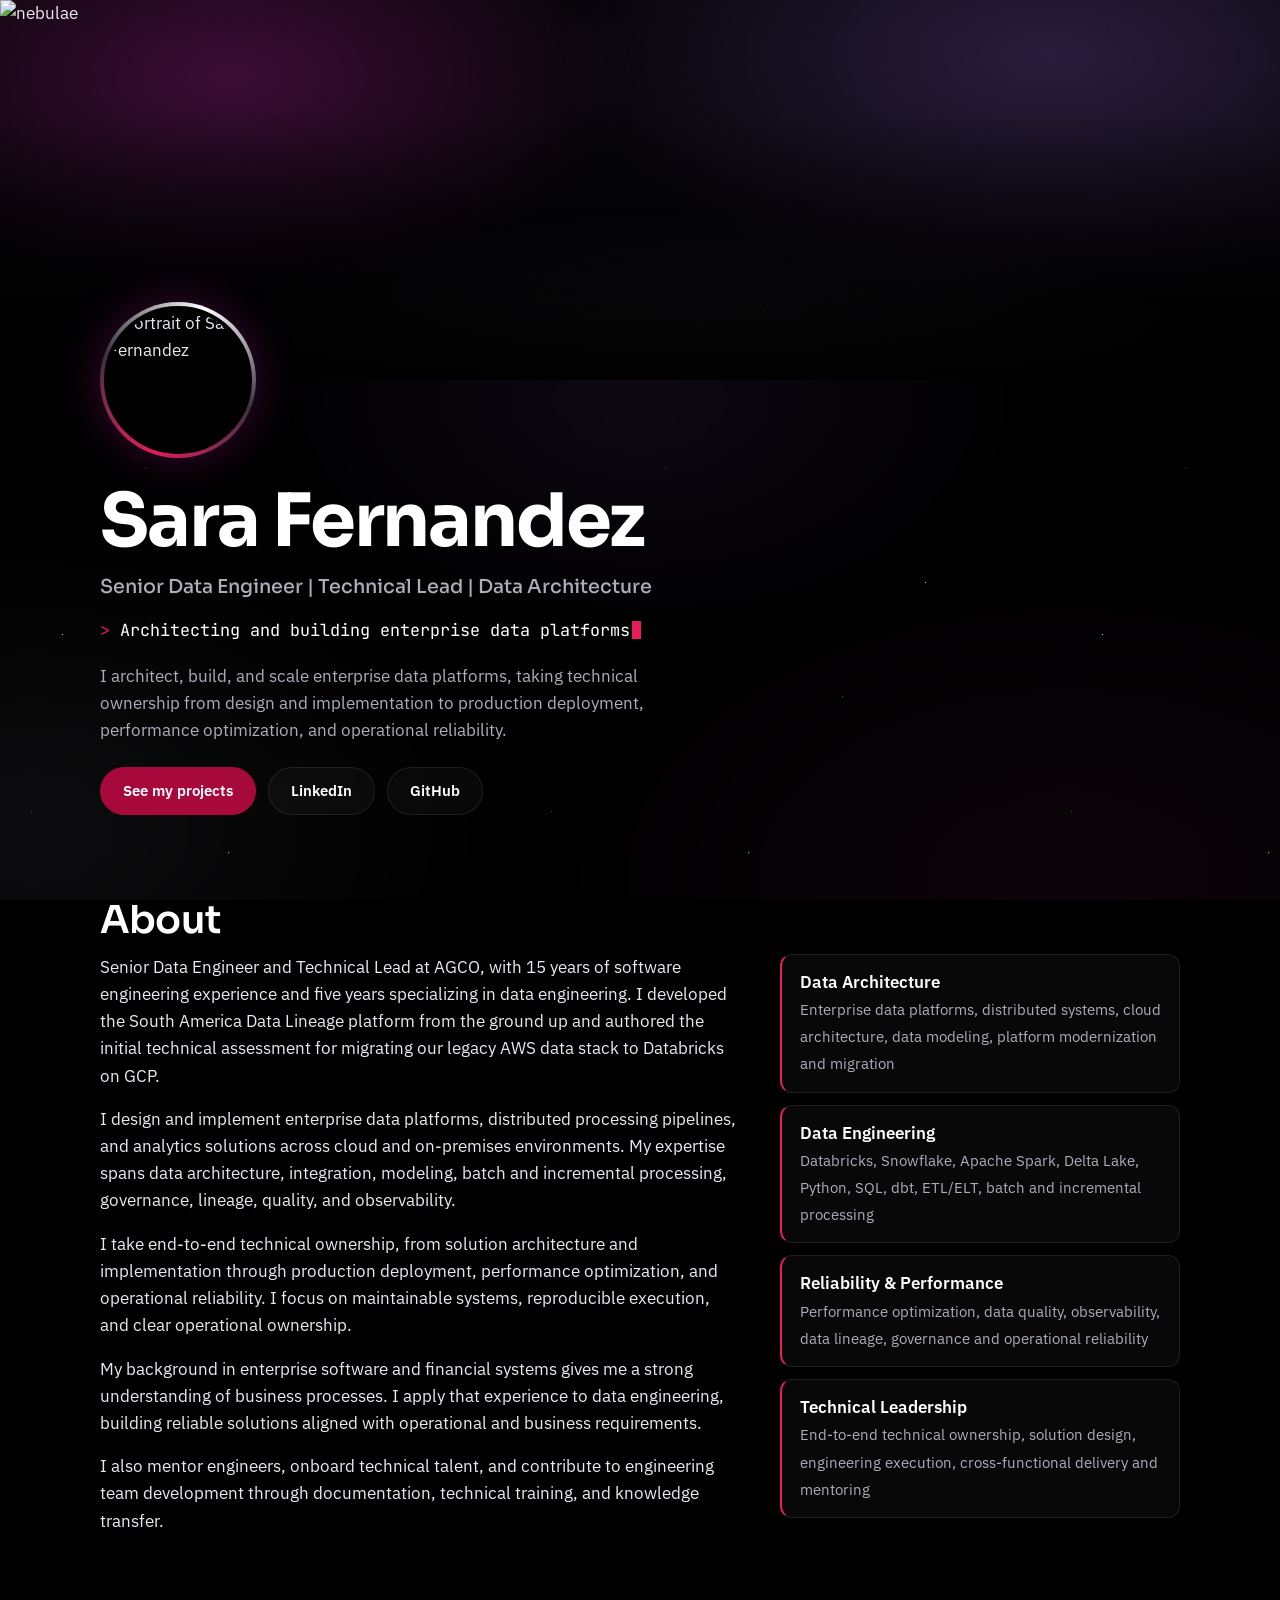
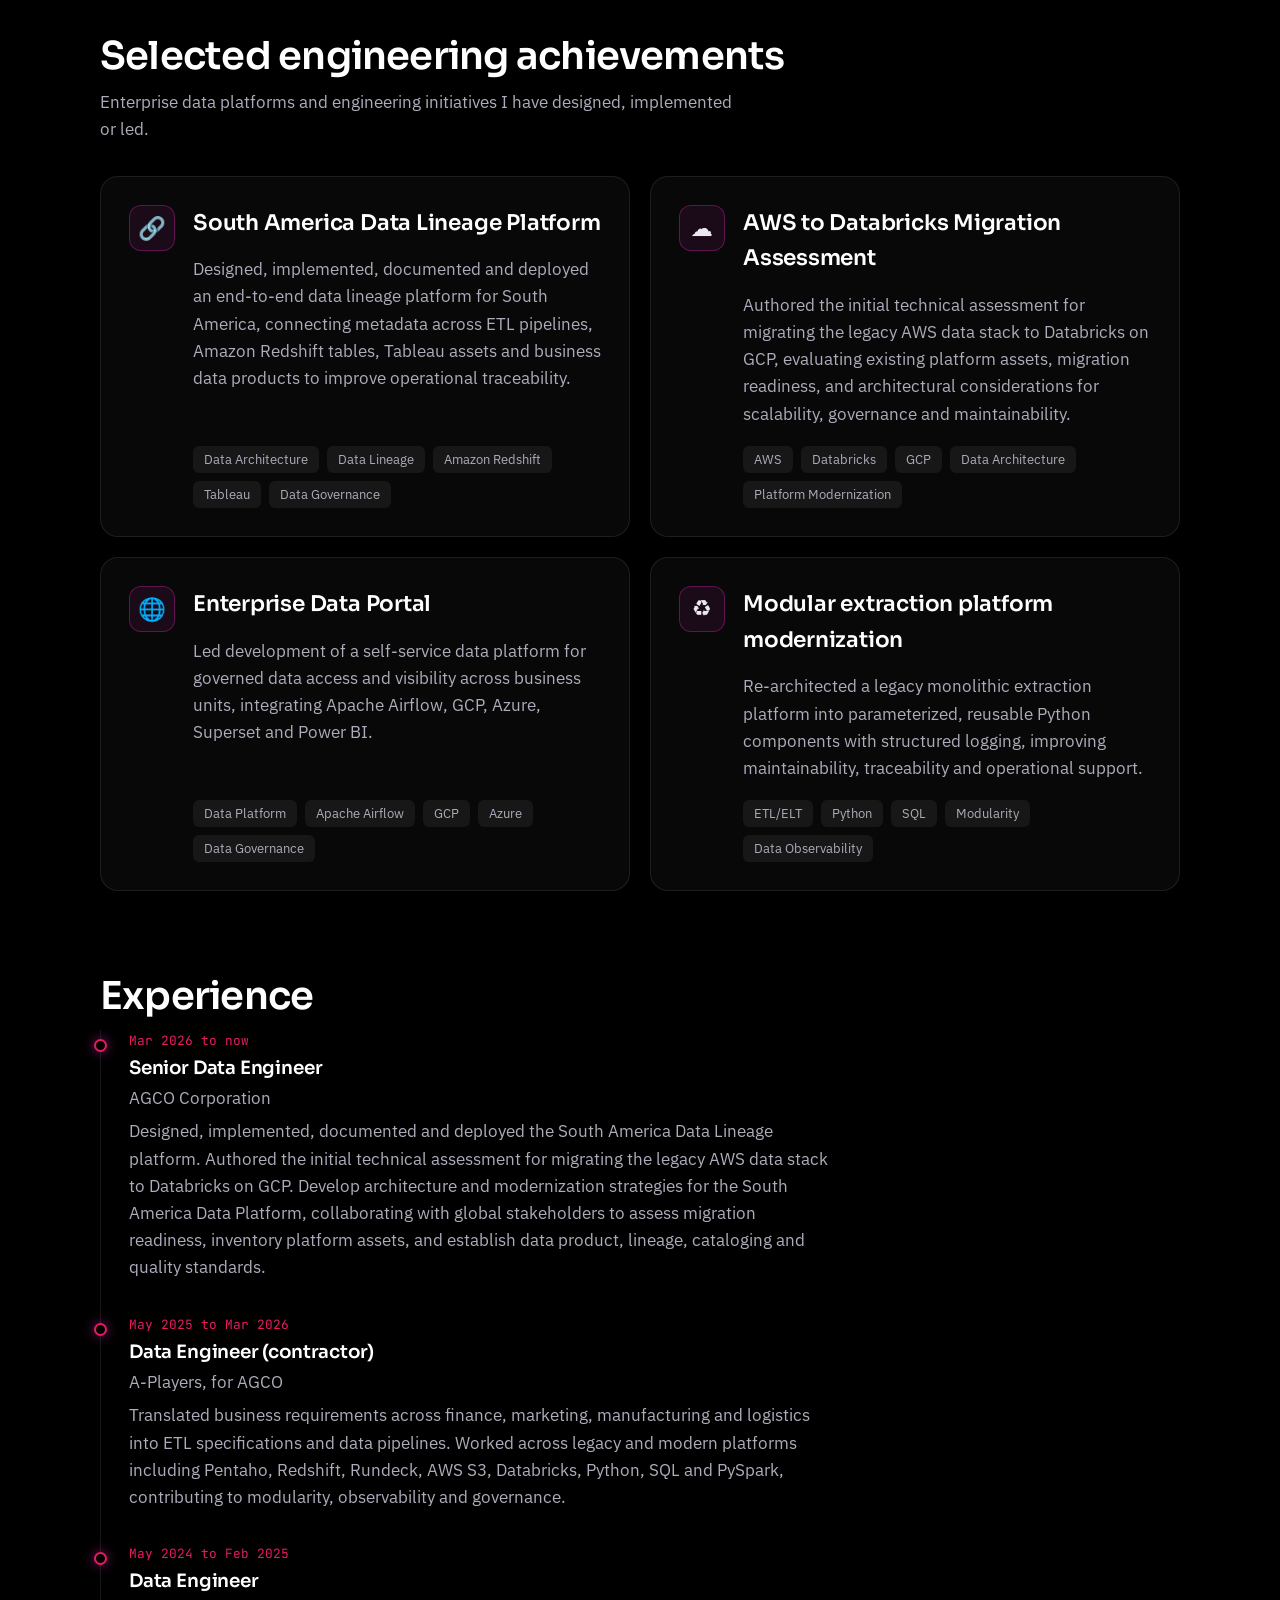
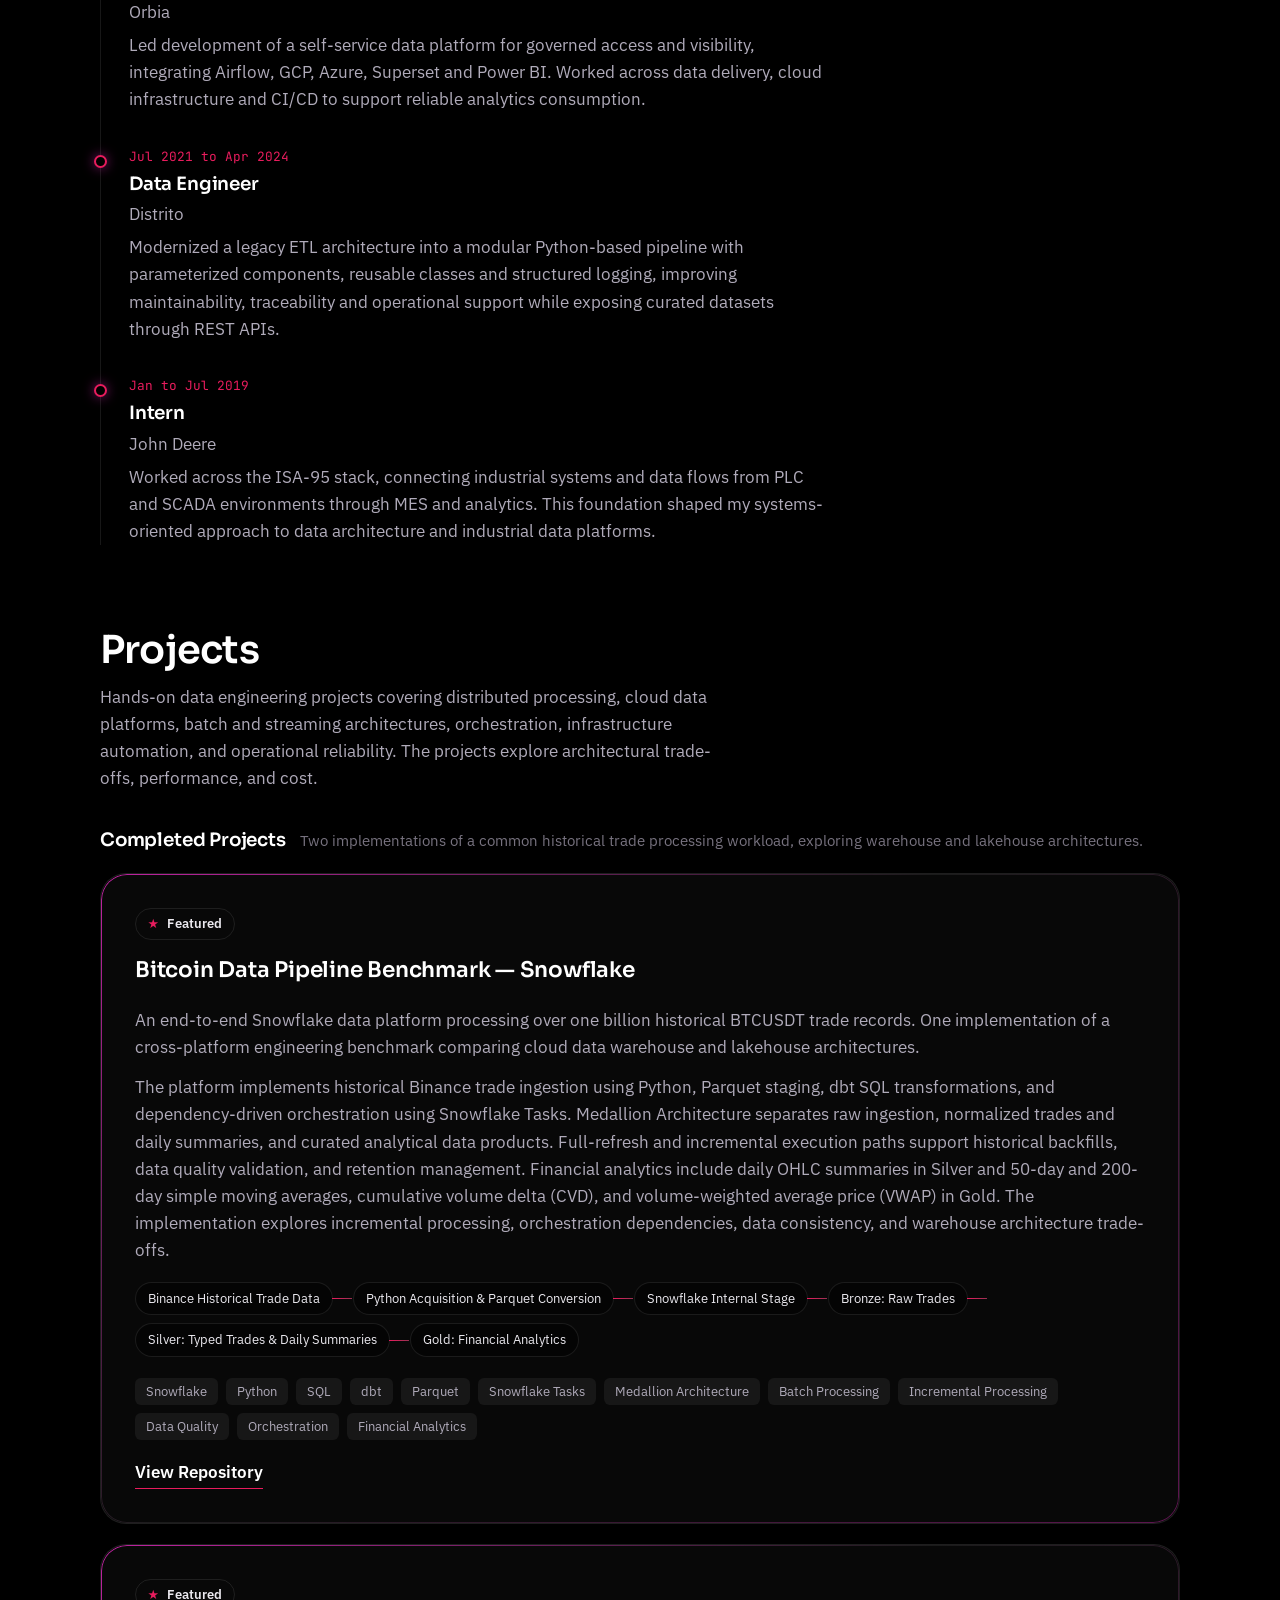
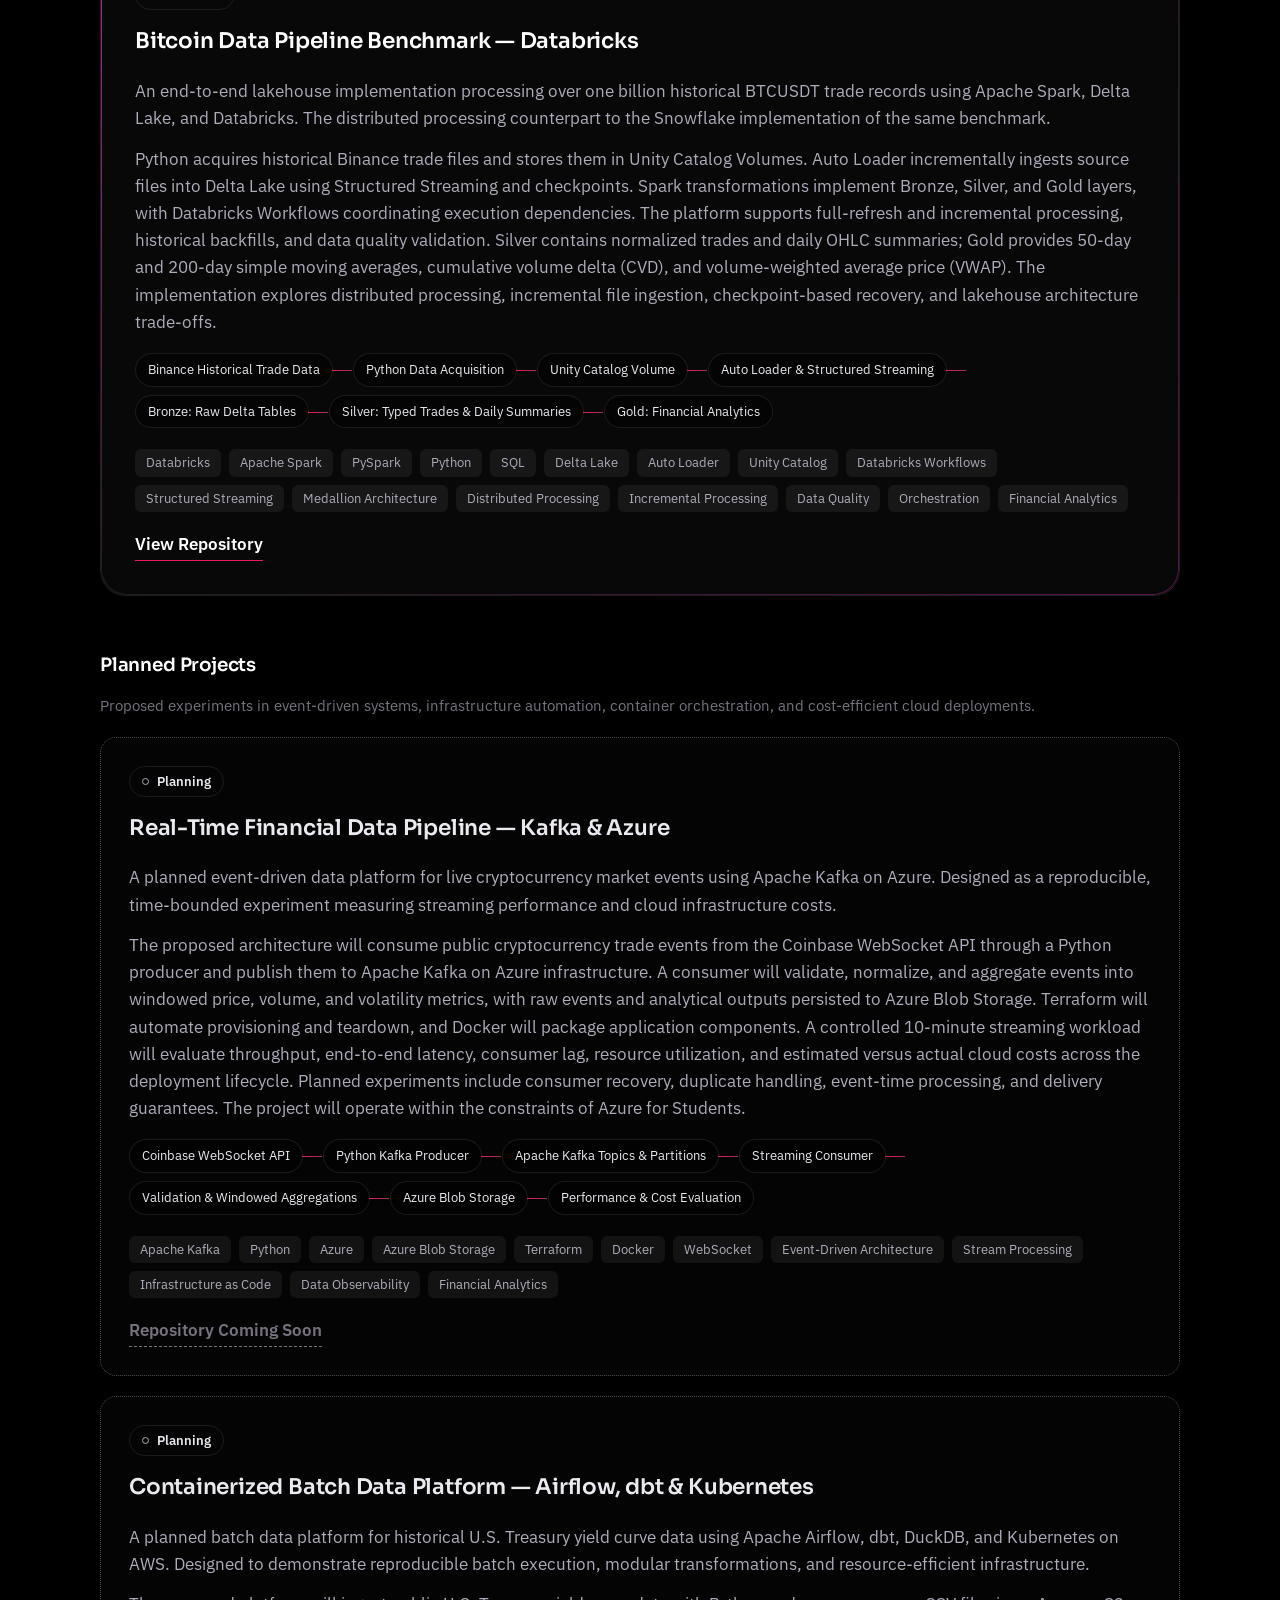
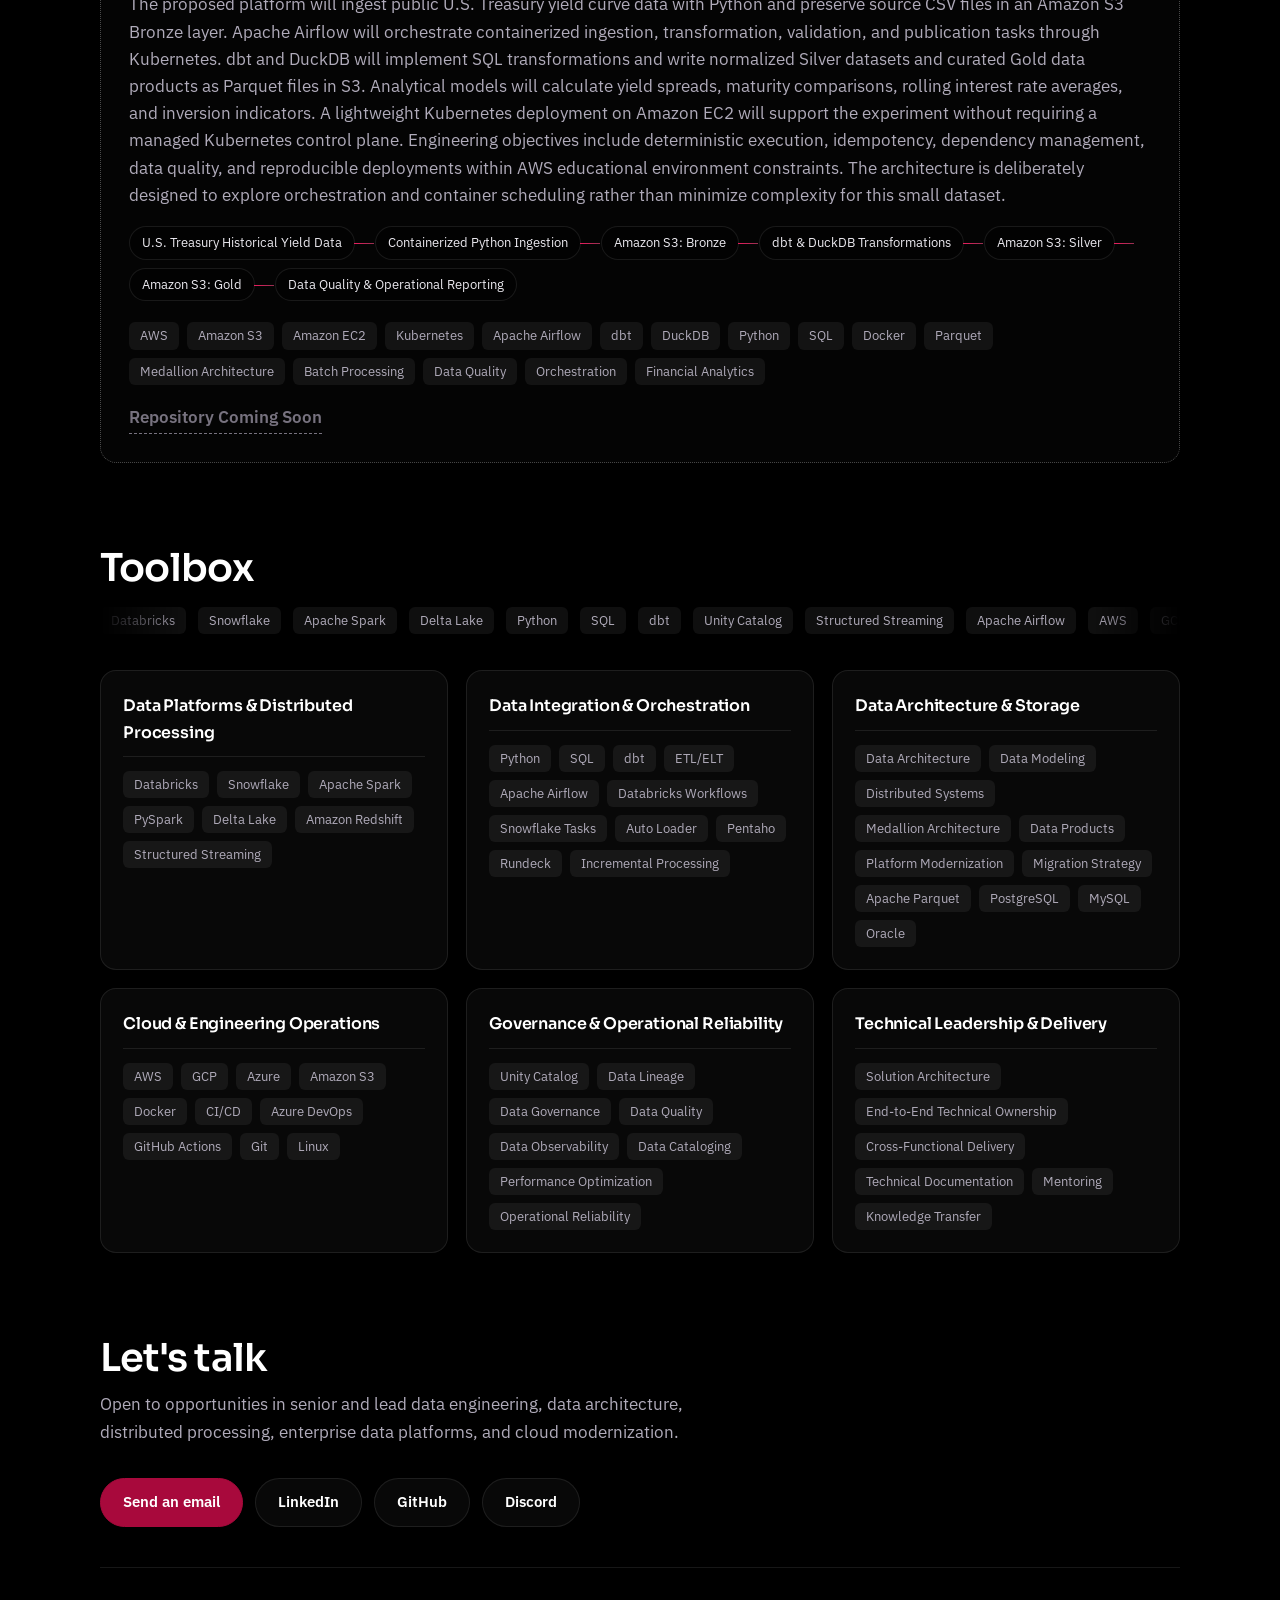
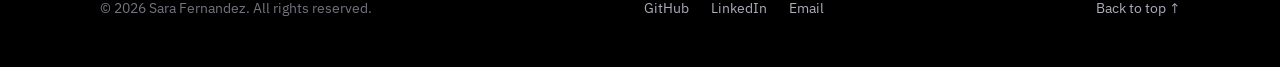
==== generator/output/index.html @ a60d741f "Add HTML template and testing for project generator - Created a new HTML template for the project ge" ====
<!DOCTYPE html>
<html lang="en">
<head>
<meta charset="utf-8">
<meta name="viewport" content="width=device-width, initial-scale=1">
<title>Sara Fernandez | Senior Data Engineer | Technical Lead | Data Architecture</title>
<link rel="icon" type="image/svg+xml" href="data:image/svg+xml,%3Csvg xmlns='http://www.w3.org/2000/svg' viewBox='0 0 64 64'%3E%3Crect width='64' height='64' rx='14' fill='%23050407'/%3E%3Ctext x='32' y='42' text-anchor='middle' font-family='Arial,sans-serif' font-size='28' font-weight='700' fill='%23ffffff'%3ESF%3C/text%3E%3C/svg%3E">
<meta name="description" content="Senior Data Engineer building data platforms, lineage and agentic AI systems.">
<link rel="preconnect" href="https://fonts.googleapis.com">
<link rel="preconnect" href="https://fonts.gstatic.com" crossorigin>
<link href="https://fonts.googleapis.com/css2?family=IBM+Plex+Sans:wght@400;500;600&family=JetBrains+Mono:wght@500&family=Sora:wght@500;600;700&display=swap" rel="stylesheet">
<style>
  /* ============================================================
     THEME TOKENS: change colors and fonts here
     ============================================================ */
  :root {
    --black: #000000;
    --white: #ffffff;
    --magenta: #e81c5d;
    --magenta-deep: #a8093c;
    --haze: #6e4ba0;            /* muted violet, used only inside the nebula */
    --grey-100: #ebe9ef;
    --grey-300: #b0abba;
    --grey-500: #77727f;
    --grey-700: #2a2730;
    --grey-900: #0d0c10;

    --text: var(--grey-100);
    --text-dim: var(--grey-300);
    --line: rgba(255, 255, 255, .09);
    --glass: rgba(255, 255, 255, .03);

    --font-display: "Sora", "Helvetica Neue", Arial, sans-serif;
    --font-body: "IBM Plex Sans", system-ui, -apple-system, "Segoe UI", sans-serif;
    --font-mono: "JetBrains Mono", ui-monospace, "SF Mono", Consolas, monospace;

    --content: 1080px;
    --avatar: 156px;
  }

  *, *::before, *::after { box-sizing: border-box; }
  html { scroll-behavior: smooth; }
  body {
    margin: 0; background: var(--black); color: var(--text);
    font-family: var(--font-body); font-size: 16.5px; line-height: 1.65;
    -webkit-font-smoothing: antialiased;
  }
  img { max-width: 100%; display: block; }
  a { color: inherit; }
  :focus-visible { outline: 2px solid var(--magenta); outline-offset: 3px; border-radius: 6px; }

  /* ---------- Nebula: dark, mostly black, with a faint haze ---------- */
  .nebula { position: fixed; inset: 0; z-index: -1; overflow: hidden; background: var(--black); }
  .nebula::before {
    content: ""; position: absolute; inset: -20%;
    background:
      radial-gradient(40% 34% at 12% 10%, rgba(255, 43, 214, .10), transparent 70%),
      radial-gradient(38% 34% at 90% 16%, rgba(110, 75, 160, .20), transparent 70%),
      radial-gradient(44% 38% at 74% 84%, rgba(160, 60, 140, .08), transparent 70%),
      radial-gradient(36% 34% at 16% 80%, rgba(120, 120, 140, .11), transparent 70%),
      radial-gradient(30% 26% at 50% 46%, rgba(50, 30, 70, .28), transparent 72%);
    filter: blur(30px);
    animation: drift 70s ease-in-out infinite alternate;
  }
  .nebula::after {
    content: ""; position: absolute; inset: 0;
    background-image:
      radial-gradient(1px 1px at 12% 22%, #fff, transparent 60%),
      radial-gradient(1px 1px at 78% 12%, #fff, transparent 60%),
      radial-gradient(1.5px 1.5px at 44% 64%, #fff, transparent 60%),
      radial-gradient(1px 1px at 90% 70%, #fff, transparent 60%),
      radial-gradient(1px 1px at 28% 90%, #fff, transparent 60%),
      radial-gradient(1.5px 1.5px at 62% 34%, var(--magenta), transparent 60%),
      radial-gradient(1px 1px at 6% 56%, #fff, transparent 60%);
    background-size: 520px 520px;
    animation: twinkle 7s ease-in-out infinite alternate;
  }
  @keyframes drift { from { transform: translate3d(-2%, -1%, 0) scale(1); } to { transform: translate3d(3%, 2%, 0) scale(1.07); } }
  @keyframes twinkle { from { opacity: .35; } to { opacity: .85; } }

  /* ---------- Hero ---------- */
  .cover {
    position: relative; height: clamp(220px, 34vw, 380px); overflow: hidden;
    background:
      radial-gradient(45% 80% at 18% 20%, rgba(255, 43, 214, .22), transparent 70%),
      radial-gradient(55% 90% at 82% 15%, rgba(110, 75, 160, .35), transparent 70%),
      radial-gradient(60% 70% at 55% 105%, rgba(120, 120, 140, .22), transparent 70%),
      #050407;
  }
  .cover img { width: 100%; height: 100%; object-fit: cover; }
  .cover::after { content: ""; position: absolute; inset: 0; background: linear-gradient(to bottom, rgba(0,0,0,0) 30%, rgba(0,0,0,.95) 100%); }

  .wrap { width: min(var(--content), 100% - 40px); margin-inline: auto; }

  .identity { position: relative; margin-top: calc(var(--avatar) / -2); display: grid; gap: 26px; }
  .avatar {
    width: var(--avatar); height: var(--avatar); border-radius: 50%; padding: 4px;
    background: conic-gradient(from 200deg, var(--magenta), #3a3340, var(--white), #3a3340, var(--magenta));
    box-shadow: 0 0 46px rgba(255, 43, 214, .22);
    animation: spin-ring 18s linear infinite;
  }
  .avatar > * { width: 100%; height: 100%; border-radius: 50%; object-fit: cover; background: var(--black); border: 4px solid var(--black); animation: spin-ring 18s linear infinite reverse; }
  .avatar .monogram {
    display: grid; place-items: center; font-family: var(--font-display); font-weight: 700; font-size: 44px; color: var(--white);
    background: radial-gradient(circle at 30% 25%, #1d1625, var(--black));
  }
  @keyframes spin-ring { to { transform: rotate(360deg); } }

  h1 {
    font-family: var(--font-display); font-weight: 700; font-size: clamp(2.5rem, 7vw, 4.6rem);
    line-height: 1.02; letter-spacing: -.03em; margin: 0 0 12px; color: var(--white);
  }
  .role { font-family: var(--font-display); font-weight: 500; font-size: 1.2rem; color: var(--grey-300); margin: 0 0 14px; }
  .typing { font-family: var(--font-mono); font-size: 1.05rem; color: var(--white); min-height: 1.8em; margin: 0 0 16px; }
  .typing::before { content: "> "; color: var(--magenta); }
  .typing .caret { display: inline-block; width: .55em; height: 1.05em; background: var(--magenta); vertical-align: -.18em; margin-left: 2px; animation: blink 1s steps(1) infinite; }
  @keyframes blink { 50% { opacity: 0; } }
  .tagline { max-width: 62ch; color: var(--text-dim); margin: 0; }

  .actions { display: flex; flex-wrap: wrap; gap: 12px; margin-top: 22px; }
  .btn {
    display: inline-flex; align-items: center; gap: 8px; padding: 11px 22px; border-radius: 999px;
    text-decoration: none; font-weight: 600; font-size: .94rem; border: 1px solid var(--line);
    background: var(--glass); color: var(--white); transition: border-color .2s, background .2s;
  }
  .btn:hover { border-color: var(--magenta); background: rgba(255, 43, 214, .08); }
  .btn.primary { background: var(--magenta-deep); border-color: var(--magenta-deep); }
  .btn.primary:hover { background: var(--magenta); border-color: var(--magenta); }

  /* ---------- Sections ---------- */
  section { padding: 84px 0 0; }
  h2 { font-family: var(--font-display); font-weight: 600; font-size: clamp(1.7rem, 4vw, 2.4rem); letter-spacing: -.02em; line-height: 1.1; color: var(--white); margin: 0 0 12px; }
  .lead { color: var(--text-dim); max-width: 64ch; margin: 0 0 32px; }
  h3 { font-family: var(--font-display); font-weight: 600; font-size: 1.35rem; margin: 0 0 6px; color: var(--white); letter-spacing: -.01em; }
  .subhead { display: flex; align-items: baseline; gap: 14px; flex-wrap: wrap; margin: 54px 0 18px; }
  .subhead h3 { margin: 0; font-size: 1.15rem; }
  .subhead p { margin: 0; color: var(--grey-500); font-size: .93rem; }

  .about { display: grid; gap: 40px; grid-template-columns: 1.6fr 1fr; align-items: start; }
  .about p { margin: 0 0 16px; max-width: 64ch; }
  .facts { list-style: none; margin: 0; padding: 0; display: grid; gap: 12px; }
  .facts li { padding: 14px 18px; border: 1px solid var(--line); border-left: 2px solid var(--magenta); border-radius: 12px; background: var(--glass); }
  .facts b { display: block; color: var(--white); font-weight: 600; }
  .facts span { color: var(--text-dim); font-size: .92rem; }

  /* ---------- Cards ---------- */
  .grid { display: grid; gap: 20px; }
  .grid.two { grid-template-columns: repeat(2, 1fr); }
  .card {
    position: relative; display: flex; flex-direction: column; gap: 13px; padding: 28px;
    border: 1px solid var(--line); background: var(--glass);
    backdrop-filter: blur(10px); -webkit-backdrop-filter: blur(10px);
    transition: border-color .25s, box-shadow .25s;
  }
  .card p { margin: 0; color: var(--text-dim); }

  /* featured = finished */
  .card.featured { border-radius: 26px; padding: 34px; }
  .card.featured::before {
    content: ""; position: absolute; inset: 0; border-radius: inherit; padding: 1px; pointer-events: none;
    background: linear-gradient(140deg, rgba(255,43,214,.75), rgba(255,255,255,.08) 45%, rgba(255,43,214,.35));
    -webkit-mask: linear-gradient(#000 0 0) content-box, linear-gradient(#000 0 0);
    -webkit-mask-composite: xor; mask-composite: exclude;
  }
  .card.featured:hover { box-shadow: 0 0 60px rgba(255, 43, 214, .12); }
  /* wip = dashed, magenta */
  .card.wip { border-radius: 20px; border: 1px dashed rgba(255, 43, 214, .55); }
  .card.wip:hover { border-color: var(--magenta); }
  /* planning = dotted, grey, quieter */
  .card.planning { border-radius: 16px; border: 1px dotted rgba(255, 255, 255, .28); background: rgba(255,255,255,.015); }
  .card.planning:hover { border-color: rgba(255, 255, 255, .55); }
  .card.planning h3 { color: var(--grey-100); }

  .pill { align-self: flex-start; display: inline-flex; align-items: center; gap: 8px; font-size: .8rem; font-weight: 600; padding: 4px 12px; border-radius: 999px; border: 1px solid var(--line); color: var(--grey-100); }
  .pill.star::before { content: "\2605"; color: var(--magenta); }
  .pill.live { border-color: rgba(255,43,214,.45); }
  .pill.live::before { content: ""; width: 7px; height: 7px; border-radius: 50%; background: var(--magenta); box-shadow: 0 0 10px var(--magenta); animation: pulse 2.4s ease-in-out infinite; }
  .pill.plan::before { content: ""; width: 7px; height: 7px; border-radius: 50%; border: 1.5px solid var(--grey-300); }
  @keyframes pulse { 50% { opacity: .3; } }

  .metric { display: flex; align-items: baseline; gap: 10px; }
  .metric strong { font-family: var(--font-display); font-size: 2rem; color: var(--white); line-height: 1; }
  .metric span { color: var(--text-dim); font-size: .92rem; }

  /* flow strip: real sequences only */
  .flow { list-style: none; margin: 4px 0 0; padding: 0; display: flex; flex-wrap: wrap; gap: 8px 0; }
  .flow li { position: relative; font-size: .82rem; padding: 5px 12px; border: 1px solid var(--line); border-radius: 999px; background: rgba(0,0,0,.45); color: var(--grey-100); margin-right: 20px; }
  .flow li:not(:last-child)::after { content: ""; position: absolute; left: 100%; top: 50%; width: 20px; height: 1px; background: linear-gradient(90deg, var(--magenta), rgba(255,255,255,.25)); background-size: 200% 100%; animation: flow-run 3s linear infinite; }
  @keyframes flow-run { to { background-position: -200% 0; } }

  .tags { display: flex; flex-wrap: wrap; gap: 8px; margin-top: auto; padding-top: 8px; align-items: center; }
  .chip { font-size: .8rem; color: var(--grey-300); background: rgba(255,255,255,.06); padding: 3px 11px; border-radius: 6px; }
  .badge { height: 22px; width: auto; border-radius: 4px; }
  .card-link { margin-top: 6px; align-self: flex-start; font-weight: 600; color: var(--white); text-decoration: none; border-bottom: 1px solid var(--magenta); padding-bottom: 2px; }
  .card-link:hover { color: var(--magenta); }
  .card-link.soon { border-bottom-style: dashed; border-color: var(--grey-500); color: var(--grey-500); pointer-events: none; }

  /* ---------- Work highlights ---------- */
  .highlight { flex-direction: row; gap: 18px; border-radius: 18px; }
  .highlight .icon { flex: none; width: 46px; height: 46px; display: grid; place-items: center; font-size: 1.4rem; border-radius: 12px; background: rgba(255,43,214,.08); border: 1px solid rgba(255,43,214,.3); }
  .highlight .body { display: flex; flex-direction: column; gap: 10px; }

  /* ---------- Timeline ---------- */
  .timeline { list-style: none; margin: 0; padding: 0 0 0 28px; border-left: 1px solid var(--line); display: grid; gap: 32px; }
  .timeline li { position: relative; }
  .timeline li::before { content: ""; position: absolute; left: -35px; top: 9px; width: 13px; height: 13px; border-radius: 50%; background: var(--black); border: 2px solid var(--magenta); box-shadow: 0 0 12px rgba(255,43,214,.5); }
  .timeline .when { font-family: var(--font-mono); font-size: .8rem; color: var(--magenta); }
  .timeline h3 { font-size: 1.15rem; margin: 2px 0 2px; }
  .timeline .where { color: var(--grey-300); margin-bottom: 6px; }
  .timeline p { margin: 0; color: var(--text-dim); max-width: 70ch; }

  /* ---------- Toolbox ---------- */
  .marquee { overflow: hidden; margin: 0 0 30px; padding: 6px 0; -webkit-mask-image: linear-gradient(90deg, transparent, #000 8%, #000 92%, transparent); mask-image: linear-gradient(90deg, transparent, #000 8%, #000 92%, transparent); }
  .marquee-track { display: flex; gap: 12px; width: max-content; animation: scroll 55s linear infinite; }
  .marquee:hover .marquee-track { animation-play-state: paused; }
  @keyframes scroll { to { transform: translateX(-50%); } }
  .skills { display: grid; gap: 18px; grid-template-columns: repeat(3, 1fr); }
  .skill-group { padding: 22px; border: 1px solid var(--line); border-radius: 16px; background: var(--glass); }
  .skill-group h3 { font-size: 1rem; color: var(--white); padding-bottom: 10px; border-bottom: 1px solid var(--line); margin-bottom: 14px; }
  .skill-group div { display: flex; flex-wrap: wrap; gap: 8px; align-items: center; }

  .contact .links { display: flex; flex-wrap: wrap; gap: 12px; }
  footer { padding: 0 0 48px; color: var(--grey-500); font-size: .9rem; }
  .footer-inner { border-top: 1px solid var(--line); padding-top: 28px; display: flex; flex-wrap: wrap; gap: 16px 28px; align-items: center; justify-content: space-between; }
  .footer-links { display: flex; flex-wrap: wrap; gap: 8px 22px; list-style: none; margin: 0; padding: 0; }
  .footer-links a, .to-top { color: var(--grey-300); text-decoration: none; transition: color .2s; }
  .footer-links a:hover, .to-top:hover { color: var(--magenta); }
  .footer-copy { margin: 0; }

  @media (max-width: 860px) {
    .about, .grid.two, .skills { grid-template-columns: 1fr; }
    :root { --avatar: 128px; }
    section { padding-top: 64px; }
    .highlight { flex-direction: column; }
  }
  @media (prefers-reduced-motion: reduce) {
    .nebula::before, .nebula::after, .avatar, .avatar > *, .pill.live::before, .flow li::after, .typing .caret { animation: none; }
    .marquee-track { animation: none; flex-wrap: wrap; width: auto; }
    .marquee { -webkit-mask-image: none; mask-image: none; }
    html { scroll-behavior: auto; }
  }

/* Static template helpers */
#project-groups > .subhead:first-child { margin-top: 0; }
#footer { margin-top: 40px; }

</style>
</head>
<body>
<div class="nebula" aria-hidden="true"></div>
<header>
  <div class="cover" id="cover"><img src="https://lmwxqzustlrpfmbhvjbx.supabase.co/storage/v1/object/public/portfolio/img/nebulae.png" alt="nebulae"></div>
  <div class="wrap identity">
    <div class="avatar" id="avatar">
<img src="https://lmwxqzustlrpfmbhvjbx.supabase.co/storage/v1/object/public/portfolio/img/sara_profile.jpg" alt="Portrait of Sara Fernandez">    </div>
    <div>
      <h1 id="name">Sara Fernandez</h1>
      <p class="role" id="role">Senior Data Engineer | Technical Lead | Data Architecture</p>
      <p class="typing" id="typing" aria-live="off"><span id="typed">Architecting and building enterprise data platforms</span><span class="caret" aria-hidden="true"></span></p>
      <p class="tagline" id="tagline">I architect, build, and scale enterprise data platforms, taking technical ownership from design and implementation to production deployment, performance optimization, and operational reliability.</p>
      <div class="actions" id="actions">
        <a class="btn primary" href="#projects">See my projects</a>
        <a class="btn" href="https://www.linkedin.com/in/saradfrz/" target="_blank" rel="noopener">LinkedIn</a>
        <a class="btn" href="https://github.com/saradfrz" target="_blank" rel="noopener">GitHub</a>
      </div>
    </div>
  </div>
</header>
<main class="wrap">
  <section id="about" aria-labelledby="about-title">
    <h2 id="about-title">About</h2>
    <div class="about">
      <div id="about-text"><p>Senior Data Engineer and Technical Lead at AGCO, with 15 years of software engineering experience and five years specializing in data engineering. I developed the South America Data Lineage platform from the ground up and authored the initial technical assessment for migrating our legacy AWS data stack to Databricks on GCP.</p><p>I design and implement enterprise data platforms, distributed processing pipelines, and analytics solutions across cloud and on-premises environments. My expertise spans data architecture, integration, modeling, batch and incremental processing, governance, lineage, quality, and observability.</p><p>I take end-to-end technical ownership, from solution architecture and implementation through production deployment, performance optimization, and operational reliability. I focus on maintainable systems, reproducible execution, and clear operational ownership.</p><p>My background in enterprise software and financial systems gives me a strong understanding of business processes. I apply that experience to data engineering, building reliable solutions aligned with operational and business requirements.</p><p>I also mentor engineers, onboard technical talent, and contribute to engineering team development through documentation, technical training, and knowledge transfer.</p></div>
      <ul class="facts" id="facts"><li><b>Data Architecture</b><span>Enterprise data platforms, distributed systems, cloud architecture, data modeling, platform modernization and migration</span></li><li><b>Data Engineering</b><span>Databricks, Snowflake, Apache Spark, Delta Lake, Python, SQL, dbt, ETL/ELT, batch and incremental processing</span></li><li><b>Reliability &amp; Performance</b><span>Performance optimization, data quality, observability, data lineage, governance and operational reliability</span></li><li><b>Technical Leadership</b><span>End-to-end technical ownership, solution design, engineering execution, cross-functional delivery and mentoring</span></li></ul>
    </div>
  </section>
  <section id="highlights" aria-labelledby="hl-title">
    <h2 id="hl-title">Selected engineering achievements</h2>
    <p class="lead" id="hl-lead">Enterprise data platforms and engineering initiatives I have designed, implemented or led.</p>
    <div class="grid two" id="highlight-grid">
      <article class="card highlight">
        <div class="icon" aria-hidden="true">🔗</div>
        <div class="body"><h3>South America Data Lineage Platform</h3><p>Designed, implemented, documented and deployed an end-to-end data lineage platform for South America, connecting metadata across ETL pipelines, Amazon Redshift tables, Tableau assets and business data products to improve operational traceability.</p><div class="tags"><img class="badge" src="https://img.shields.io/badge/Data_Architecture-475569?style=flat-square&amp;logo=&amp;logoColor=white" alt="Data Architecture" loading="lazy" height="22"><img class="badge" src="https://img.shields.io/badge/Data_Lineage-475569?style=flat-square&amp;logo=&amp;logoColor=white" alt="Data Lineage" loading="lazy" height="22"><img class="badge" src="https://img.shields.io/badge/Amazon_Redshift-8C4FFF?style=flat-square&amp;logo=&amp;logoColor=white" alt="Amazon Redshift" loading="lazy" height="22"><img class="badge" src="https://img.shields.io/badge/Tableau-E97627?style=flat-square&amp;logo=&amp;logoColor=white" alt="Tableau" loading="lazy" height="22"><img class="badge" src="https://img.shields.io/badge/Data_Governance-475569?style=flat-square&amp;logo=&amp;logoColor=white" alt="Data Governance" loading="lazy" height="22"></div></div>
      </article>
      <article class="card highlight">
        <div class="icon" aria-hidden="true">☁️</div>
        <div class="body"><h3>AWS to Databricks Migration Assessment</h3><p>Authored the initial technical assessment for migrating the legacy AWS data stack to Databricks on GCP, evaluating existing platform assets, migration readiness, and architectural considerations for scalability, governance and maintainability.</p><div class="tags"><img class="badge" src="https://img.shields.io/badge/AWS-FF9900?style=flat-square&amp;logo=&amp;logoColor=black" alt="AWS" loading="lazy" height="22"><img class="badge" src="https://img.shields.io/badge/Databricks-FF3621?style=flat-square&amp;logo=databricks&amp;logoColor=white" alt="Databricks" loading="lazy" height="22"><img class="badge" src="https://img.shields.io/badge/GCP-4285F4?style=flat-square&amp;logo=googlecloud&amp;logoColor=white" alt="GCP" loading="lazy" height="22"><img class="badge" src="https://img.shields.io/badge/Data_Architecture-475569?style=flat-square&amp;logo=&amp;logoColor=white" alt="Data Architecture" loading="lazy" height="22"><img class="badge" src="https://img.shields.io/badge/Platform_Modernization-475569?style=flat-square&amp;logo=&amp;logoColor=white" alt="Platform Modernization" loading="lazy" height="22"></div></div>
      </article>
      <article class="card highlight">
        <div class="icon" aria-hidden="true">🌐</div>
        <div class="body"><h3>Enterprise Data Portal</h3><p>Led development of a self-service data platform for governed data access and visibility across business units, integrating Apache Airflow, GCP, Azure, Superset and Power BI.</p><div class="tags"><img class="badge" src="https://img.shields.io/badge/Data_Platform-475569?style=flat-square&amp;logo=&amp;logoColor=white" alt="Data Platform" loading="lazy" height="22"><img class="badge" src="https://img.shields.io/badge/Apache_Airflow-017CEE?style=flat-square&amp;logo=apacheairflow&amp;logoColor=white" alt="Apache Airflow" loading="lazy" height="22"><img class="badge" src="https://img.shields.io/badge/GCP-4285F4?style=flat-square&amp;logo=googlecloud&amp;logoColor=white" alt="GCP" loading="lazy" height="22"><img class="badge" src="https://img.shields.io/badge/Azure-0078D4?style=flat-square&amp;logo=&amp;logoColor=white" alt="Azure" loading="lazy" height="22"><img class="badge" src="https://img.shields.io/badge/Data_Governance-475569?style=flat-square&amp;logo=&amp;logoColor=white" alt="Data Governance" loading="lazy" height="22"></div></div>
      </article>
      <article class="card highlight">
        <div class="icon" aria-hidden="true">♻️</div>
        <div class="body"><h3>Modular extraction platform modernization</h3><p>Re-architected a legacy monolithic extraction platform into parameterized, reusable Python components with structured logging, improving maintainability, traceability and operational support.</p><div class="tags"><img class="badge" src="https://img.shields.io/badge/ETL%2FELT-475569?style=flat-square&amp;logo=&amp;logoColor=white" alt="ETL/ELT" loading="lazy" height="22"><img class="badge" src="https://img.shields.io/badge/Python-3776AB?style=flat-square&amp;logo=python&amp;logoColor=white" alt="Python" loading="lazy" height="22"><img class="badge" src="https://img.shields.io/badge/SQL-4479A1?style=flat-square&amp;logo=&amp;logoColor=white" alt="SQL" loading="lazy" height="22"><img class="badge" src="https://img.shields.io/badge/Modularity-475569?style=flat-square&amp;logo=&amp;logoColor=white" alt="Modularity" loading="lazy" height="22"><img class="badge" src="https://img.shields.io/badge/Data_Observability-475569?style=flat-square&amp;logo=&amp;logoColor=white" alt="Data Observability" loading="lazy" height="22"></div></div>
      </article>
    </div>
  </section>
  <section id="experience" aria-labelledby="exp-title">
    <h2 id="exp-title">Experience</h2>
    <ol class="timeline" id="timeline">
<li><div class="when">Mar 2026 to now</div><h3>Senior Data Engineer</h3><div class="where">AGCO Corporation</div><p>Designed, implemented, documented and deployed the South America Data Lineage platform. Authored the initial technical assessment for migrating the legacy AWS data stack to Databricks on GCP. Develop architecture and modernization strategies for the South America Data Platform, collaborating with global stakeholders to assess migration readiness, inventory platform assets, and establish data product, lineage, cataloging and quality standards.</p></li><li><div class="when">May 2025 to Mar 2026</div><h3>Data Engineer (contractor)</h3><div class="where">A-Players, for AGCO</div><p>Translated business requirements across finance, marketing, manufacturing and logistics into ETL specifications and data pipelines. Worked across legacy and modern platforms including Pentaho, Redshift, Rundeck, AWS S3, Databricks, Python, SQL and PySpark, contributing to modularity, observability and governance.</p></li><li><div class="when">May 2024 to Feb 2025</div><h3>Data Engineer</h3><div class="where">Orbia</div><p>Led development of a self-service data platform for governed access and visibility, integrating Airflow, GCP, Azure, Superset and Power BI. Worked across data delivery, cloud infrastructure and CI/CD to support reliable analytics consumption.</p></li><li><div class="when">Jul 2021 to Apr 2024</div><h3>Data Engineer</h3><div class="where">Distrito</div><p>Modernized a legacy ETL architecture into a modular Python-based pipeline with parameterized components, reusable classes and structured logging, improving maintainability, traceability and operational support while exposing curated datasets through REST APIs.</p></li><li><div class="when">Jan to Jul 2019</div><h3>Intern</h3><div class="where">John Deere</div><p>Worked across the ISA-95 stack, connecting industrial systems and data flows from PLC and SCADA environments through MES and analytics. This foundation shaped my systems-oriented approach to data architecture and industrial data platforms.</p></li>    </ol>
  </section>
  <section id="projects" aria-labelledby="projects-title">
    <h2 id="projects-title">Projects</h2>
    <p class="lead" id="projects-lead">Hands-on data engineering projects covering distributed processing, cloud data platforms, batch and streaming architectures, orchestration, infrastructure automation, and operational reliability. The projects explore architectural trade-offs, performance, and cost.</p>
    <div id="project-groups">
      <div class="subhead"><h3>Completed Projects</h3><p>Two implementations of a common historical trade processing workload, exploring warehouse and lakehouse architectures.</p></div>
      <div class="grid">
        <article class="card featured">
          <span class="pill star">Featured</span>
          <h3>Bitcoin Data Pipeline Benchmark — Snowflake</h3>
          <p>An end-to-end Snowflake data platform processing over one billion historical BTCUSDT trade records. One implementation of a cross-platform engineering benchmark comparing cloud data warehouse and lakehouse architectures.</p>
<p>The platform implements historical Binance trade ingestion using Python, Parquet staging, dbt SQL transformations, and dependency-driven orchestration using Snowflake Tasks. Medallion Architecture separates raw ingestion, normalized trades and daily summaries, and curated analytical data products. Full-refresh and incremental execution paths support historical backfills, data quality validation, and retention management. Financial analytics include daily OHLC summaries in Silver and 50-day and 200-day simple moving averages, cumulative volume delta (CVD), and volume-weighted average price (VWAP) in Gold. The implementation explores incremental processing, orchestration dependencies, data consistency, and warehouse architecture trade-offs.</p><ol class="flow" aria-label="Pipeline steps"><li>Binance Historical Trade Data</li><li>Python Acquisition &amp; Parquet Conversion</li><li>Snowflake Internal Stage</li><li>Bronze: Raw Trades</li><li>Silver: Typed Trades &amp; Daily Summaries</li><li>Gold: Financial Analytics</li></ol><div class="tags"><img class="badge" src="https://img.shields.io/badge/Snowflake-29B5E8?style=flat-square&amp;logo=snowflake&amp;logoColor=white" alt="Snowflake" loading="lazy" height="22"><img class="badge" src="https://img.shields.io/badge/Python-3776AB?style=flat-square&amp;logo=python&amp;logoColor=white" alt="Python" loading="lazy" height="22"><img class="badge" src="https://img.shields.io/badge/SQL-4479A1?style=flat-square&amp;logo=&amp;logoColor=white" alt="SQL" loading="lazy" height="22"><img class="badge" src="https://img.shields.io/badge/dbt-FF694B?style=flat-square&amp;logo=dbt&amp;logoColor=white" alt="dbt" loading="lazy" height="22"><img class="badge" src="https://img.shields.io/badge/Parquet-50ABF1?style=flat-square&amp;logo=apacheparquet&amp;logoColor=white" alt="Parquet" loading="lazy" height="22"><img class="badge" src="https://img.shields.io/badge/Snowflake_Tasks-29B5E8?style=flat-square&amp;logo=snowflake&amp;logoColor=white" alt="Snowflake Tasks" loading="lazy" height="22"><img class="badge" src="https://img.shields.io/badge/Medallion_Architecture-475569?style=flat-square&amp;logo=&amp;logoColor=white" alt="Medallion Architecture" loading="lazy" height="22"><img class="badge" src="https://img.shields.io/badge/Batch_Processing-475569?style=flat-square&amp;logo=&amp;logoColor=white" alt="Batch Processing" loading="lazy" height="22"><img class="badge" src="https://img.shields.io/badge/Incremental_Processing-475569?style=flat-square&amp;logo=&amp;logoColor=white" alt="Incremental Processing" loading="lazy" height="22"><img class="badge" src="https://img.shields.io/badge/Data_Quality-475569?style=flat-square&amp;logo=&amp;logoColor=white" alt="Data Quality" loading="lazy" height="22"><img class="badge" src="https://img.shields.io/badge/Orchestration-475569?style=flat-square&amp;logo=&amp;logoColor=white" alt="Orchestration" loading="lazy" height="22"><img class="badge" src="https://img.shields.io/badge/Financial_Analytics-475569?style=flat-square&amp;logo=&amp;logoColor=white" alt="Financial Analytics" loading="lazy" height="22"></div><a class="card-link" href="https://github.com/saradfrz/bitcoin-pipeline-benchmark-snowflake" target="_blank" rel="noopener">View Repository</a>        </article>
        <article class="card featured">
          <span class="pill star">Featured</span>
          <h3>Bitcoin Data Pipeline Benchmark — Databricks</h3>
          <p>An end-to-end lakehouse implementation processing over one billion historical BTCUSDT trade records using Apache Spark, Delta Lake, and Databricks. The distributed processing counterpart to the Snowflake implementation of the same benchmark.</p>
<p>Python acquires historical Binance trade files and stores them in Unity Catalog Volumes. Auto Loader incrementally ingests source files into Delta Lake using Structured Streaming and checkpoints. Spark transformations implement Bronze, Silver, and Gold layers, with Databricks Workflows coordinating execution dependencies. The platform supports full-refresh and incremental processing, historical backfills, and data quality validation. Silver contains normalized trades and daily OHLC summaries; Gold provides 50-day and 200-day simple moving averages, cumulative volume delta (CVD), and volume-weighted average price (VWAP). The implementation explores distributed processing, incremental file ingestion, checkpoint-based recovery, and lakehouse architecture trade-offs.</p><ol class="flow" aria-label="Pipeline steps"><li>Binance Historical Trade Data</li><li>Python Data Acquisition</li><li>Unity Catalog Volume</li><li>Auto Loader &amp; Structured Streaming</li><li>Bronze: Raw Delta Tables</li><li>Silver: Typed Trades &amp; Daily Summaries</li><li>Gold: Financial Analytics</li></ol><div class="tags"><img class="badge" src="https://img.shields.io/badge/Databricks-FF3621?style=flat-square&amp;logo=databricks&amp;logoColor=white" alt="Databricks" loading="lazy" height="22"><img class="badge" src="https://img.shields.io/badge/Apache_Spark-E25A1C?style=flat-square&amp;logo=apachespark&amp;logoColor=white" alt="Apache Spark" loading="lazy" height="22"><img class="badge" src="https://img.shields.io/badge/PySpark-E25A1C?style=flat-square&amp;logo=apachespark&amp;logoColor=white" alt="PySpark" loading="lazy" height="22"><img class="badge" src="https://img.shields.io/badge/Python-3776AB?style=flat-square&amp;logo=python&amp;logoColor=white" alt="Python" loading="lazy" height="22"><img class="badge" src="https://img.shields.io/badge/SQL-4479A1?style=flat-square&amp;logo=&amp;logoColor=white" alt="SQL" loading="lazy" height="22"><img class="badge" src="https://img.shields.io/badge/Delta_Lake-00ADD8?style=flat-square&amp;logo=&amp;logoColor=white" alt="Delta Lake" loading="lazy" height="22"><img class="badge" src="https://img.shields.io/badge/Auto_Loader-FF3621?style=flat-square&amp;logo=databricks&amp;logoColor=white" alt="Auto Loader" loading="lazy" height="22"><img class="badge" src="https://img.shields.io/badge/Unity_Catalog-FF3621?style=flat-square&amp;logo=databricks&amp;logoColor=white" alt="Unity Catalog" loading="lazy" height="22"><img class="badge" src="https://img.shields.io/badge/Databricks_Workflows-FF3621?style=flat-square&amp;logo=databricks&amp;logoColor=white" alt="Databricks Workflows" loading="lazy" height="22"><img class="badge" src="https://img.shields.io/badge/Structured_Streaming-E25A1C?style=flat-square&amp;logo=apachespark&amp;logoColor=white" alt="Structured Streaming" loading="lazy" height="22"><img class="badge" src="https://img.shields.io/badge/Medallion_Architecture-475569?style=flat-square&amp;logo=&amp;logoColor=white" alt="Medallion Architecture" loading="lazy" height="22"><img class="badge" src="https://img.shields.io/badge/Distributed_Processing-475569?style=flat-square&amp;logo=&amp;logoColor=white" alt="Distributed Processing" loading="lazy" height="22"><img class="badge" src="https://img.shields.io/badge/Incremental_Processing-475569?style=flat-square&amp;logo=&amp;logoColor=white" alt="Incremental Processing" loading="lazy" height="22"><img class="badge" src="https://img.shields.io/badge/Data_Quality-475569?style=flat-square&amp;logo=&amp;logoColor=white" alt="Data Quality" loading="lazy" height="22"><img class="badge" src="https://img.shields.io/badge/Orchestration-475569?style=flat-square&amp;logo=&amp;logoColor=white" alt="Orchestration" loading="lazy" height="22"><img class="badge" src="https://img.shields.io/badge/Financial_Analytics-475569?style=flat-square&amp;logo=&amp;logoColor=white" alt="Financial Analytics" loading="lazy" height="22"></div><a class="card-link" href="https://github.com/saradfrz/bitcoin-pipeline-benchmark-databricks" target="_blank" rel="noopener">View Repository</a>        </article>
      </div>
      <div class="subhead"><h3>Planned Projects</h3><p>Proposed experiments in event-driven systems, infrastructure automation, container orchestration, and cost-efficient cloud deployments.</p></div>
      <div class="grid">
        <article class="card planning">
          <span class="pill plan">Planning</span>
          <h3>Real-Time Financial Data Pipeline — Kafka &amp; Azure</h3>
          <p>A planned event-driven data platform for live cryptocurrency market events using Apache Kafka on Azure. Designed as a reproducible, time-bounded experiment measuring streaming performance and cloud infrastructure costs.</p>
<p>The proposed architecture will consume public cryptocurrency trade events from the Coinbase WebSocket API through a Python producer and publish them to Apache Kafka on Azure infrastructure. A consumer will validate, normalize, and aggregate events into windowed price, volume, and volatility metrics, with raw events and analytical outputs persisted to Azure Blob Storage. Terraform will automate provisioning and teardown, and Docker will package application components. A controlled 10-minute streaming workload will evaluate throughput, end-to-end latency, consumer lag, resource utilization, and estimated versus actual cloud costs across the deployment lifecycle. Planned experiments include consumer recovery, duplicate handling, event-time processing, and delivery guarantees. The project will operate within the constraints of Azure for Students.</p><ol class="flow" aria-label="Pipeline steps"><li>Coinbase WebSocket API</li><li>Python Kafka Producer</li><li>Apache Kafka Topics &amp; Partitions</li><li>Streaming Consumer</li><li>Validation &amp; Windowed Aggregations</li><li>Azure Blob Storage</li><li>Performance &amp; Cost Evaluation</li></ol><div class="tags"><img class="badge" src="https://img.shields.io/badge/Apache_Kafka-231F20?style=flat-square&amp;logo=apachekafka&amp;logoColor=white" alt="Apache Kafka" loading="lazy" height="22"><img class="badge" src="https://img.shields.io/badge/Python-3776AB?style=flat-square&amp;logo=python&amp;logoColor=white" alt="Python" loading="lazy" height="22"><img class="badge" src="https://img.shields.io/badge/Azure-0078D4?style=flat-square&amp;logo=&amp;logoColor=white" alt="Azure" loading="lazy" height="22"><img class="badge" src="https://img.shields.io/badge/Azure_Blob_Storage-0078D4?style=flat-square&amp;logo=&amp;logoColor=white" alt="Azure Blob Storage" loading="lazy" height="22"><img class="badge" src="https://img.shields.io/badge/Terraform-844FBA?style=flat-square&amp;logo=terraform&amp;logoColor=white" alt="Terraform" loading="lazy" height="22"><img class="badge" src="https://img.shields.io/badge/Docker-2496ED?style=flat-square&amp;logo=docker&amp;logoColor=white" alt="Docker" loading="lazy" height="22"><img class="badge" src="https://img.shields.io/badge/WebSocket-475569?style=flat-square&amp;logo=&amp;logoColor=white" alt="WebSocket" loading="lazy" height="22"><img class="badge" src="https://img.shields.io/badge/Event--Driven_Architecture-475569?style=flat-square&amp;logo=&amp;logoColor=white" alt="Event-Driven Architecture" loading="lazy" height="22"><img class="badge" src="https://img.shields.io/badge/Stream_Processing-475569?style=flat-square&amp;logo=&amp;logoColor=white" alt="Stream Processing" loading="lazy" height="22"><img class="badge" src="https://img.shields.io/badge/Infrastructure_as_Code-475569?style=flat-square&amp;logo=&amp;logoColor=white" alt="Infrastructure as Code" loading="lazy" height="22"><img class="badge" src="https://img.shields.io/badge/Data_Observability-475569?style=flat-square&amp;logo=&amp;logoColor=white" alt="Data Observability" loading="lazy" height="22"><img class="badge" src="https://img.shields.io/badge/Financial_Analytics-475569?style=flat-square&amp;logo=&amp;logoColor=white" alt="Financial Analytics" loading="lazy" height="22"></div><span class="card-link soon">Repository Coming Soon</span>        </article>
        <article class="card planning">
          <span class="pill plan">Planning</span>
          <h3>Containerized Batch Data Platform — Airflow, dbt &amp; Kubernetes</h3>
          <p>A planned batch data platform for historical U.S. Treasury yield curve data using Apache Airflow, dbt, DuckDB, and Kubernetes on AWS. Designed to demonstrate reproducible batch execution, modular transformations, and resource-efficient infrastructure.</p>
<p>The proposed platform will ingest public U.S. Treasury yield curve data with Python and preserve source CSV files in an Amazon S3 Bronze layer. Apache Airflow will orchestrate containerized ingestion, transformation, validation, and publication tasks through Kubernetes. dbt and DuckDB will implement SQL transformations and write normalized Silver datasets and curated Gold data products as Parquet files in S3. Analytical models will calculate yield spreads, maturity comparisons, rolling interest rate averages, and inversion indicators. A lightweight Kubernetes deployment on Amazon EC2 will support the experiment without requiring a managed Kubernetes control plane. Engineering objectives include deterministic execution, idempotency, dependency management, data quality, and reproducible deployments within AWS educational environment constraints. The architecture is deliberately designed to explore orchestration and container scheduling rather than minimize complexity for this small dataset.</p><ol class="flow" aria-label="Pipeline steps"><li>U.S. Treasury Historical Yield Data</li><li>Containerized Python Ingestion</li><li>Amazon S3: Bronze</li><li>dbt &amp; DuckDB Transformations</li><li>Amazon S3: Silver</li><li>Amazon S3: Gold</li><li>Data Quality &amp; Operational Reporting</li></ol><div class="tags"><img class="badge" src="https://img.shields.io/badge/AWS-FF9900?style=flat-square&amp;logo=&amp;logoColor=black" alt="AWS" loading="lazy" height="22"><img class="badge" src="https://img.shields.io/badge/Amazon_S3-569A31?style=flat-square&amp;logo=&amp;logoColor=white" alt="Amazon S3" loading="lazy" height="22"><img class="badge" src="https://img.shields.io/badge/Amazon_EC2-FF9900?style=flat-square&amp;logo=&amp;logoColor=white" alt="Amazon EC2" loading="lazy" height="22"><img class="badge" src="https://img.shields.io/badge/Kubernetes-326CE5?style=flat-square&amp;logo=kubernetes&amp;logoColor=white" alt="Kubernetes" loading="lazy" height="22"><img class="badge" src="https://img.shields.io/badge/Apache_Airflow-017CEE?style=flat-square&amp;logo=apacheairflow&amp;logoColor=white" alt="Apache Airflow" loading="lazy" height="22"><img class="badge" src="https://img.shields.io/badge/dbt-FF694B?style=flat-square&amp;logo=dbt&amp;logoColor=white" alt="dbt" loading="lazy" height="22"><img class="badge" src="https://img.shields.io/badge/DuckDB-FFF000?style=flat-square&amp;logo=duckdb&amp;logoColor=black" alt="DuckDB" loading="lazy" height="22"><img class="badge" src="https://img.shields.io/badge/Python-3776AB?style=flat-square&amp;logo=python&amp;logoColor=white" alt="Python" loading="lazy" height="22"><img class="badge" src="https://img.shields.io/badge/SQL-4479A1?style=flat-square&amp;logo=&amp;logoColor=white" alt="SQL" loading="lazy" height="22"><img class="badge" src="https://img.shields.io/badge/Docker-2496ED?style=flat-square&amp;logo=docker&amp;logoColor=white" alt="Docker" loading="lazy" height="22"><img class="badge" src="https://img.shields.io/badge/Parquet-50ABF1?style=flat-square&amp;logo=apacheparquet&amp;logoColor=white" alt="Parquet" loading="lazy" height="22"><img class="badge" src="https://img.shields.io/badge/Medallion_Architecture-475569?style=flat-square&amp;logo=&amp;logoColor=white" alt="Medallion Architecture" loading="lazy" height="22"><img class="badge" src="https://img.shields.io/badge/Batch_Processing-475569?style=flat-square&amp;logo=&amp;logoColor=white" alt="Batch Processing" loading="lazy" height="22"><img class="badge" src="https://img.shields.io/badge/Data_Quality-475569?style=flat-square&amp;logo=&amp;logoColor=white" alt="Data Quality" loading="lazy" height="22"><img class="badge" src="https://img.shields.io/badge/Orchestration-475569?style=flat-square&amp;logo=&amp;logoColor=white" alt="Orchestration" loading="lazy" height="22"><img class="badge" src="https://img.shields.io/badge/Financial_Analytics-475569?style=flat-square&amp;logo=&amp;logoColor=white" alt="Financial Analytics" loading="lazy" height="22"></div><span class="card-link soon">Repository Coming Soon</span>        </article>
      </div>
    </div>
  </section>
  <section id="skills" aria-labelledby="skills-title">
    <h2 id="skills-title">Toolbox</h2>
    <div class="marquee" aria-hidden="true"><div class="marquee-track" id="marquee"><img class="badge" src="https://img.shields.io/badge/Databricks-FF3621?style=flat-square&amp;logo=databricks&amp;logoColor=white" alt="Databricks" loading="lazy" height="22"><img class="badge" src="https://img.shields.io/badge/Snowflake-29B5E8?style=flat-square&amp;logo=snowflake&amp;logoColor=white" alt="Snowflake" loading="lazy" height="22"><img class="badge" src="https://img.shields.io/badge/Apache_Spark-E25A1C?style=flat-square&amp;logo=apachespark&amp;logoColor=white" alt="Apache Spark" loading="lazy" height="22"><img class="badge" src="https://img.shields.io/badge/Delta_Lake-00ADD8?style=flat-square&amp;logo=&amp;logoColor=white" alt="Delta Lake" loading="lazy" height="22"><img class="badge" src="https://img.shields.io/badge/Python-3776AB?style=flat-square&amp;logo=python&amp;logoColor=white" alt="Python" loading="lazy" height="22"><img class="badge" src="https://img.shields.io/badge/SQL-4479A1?style=flat-square&amp;logo=&amp;logoColor=white" alt="SQL" loading="lazy" height="22"><img class="badge" src="https://img.shields.io/badge/dbt-FF694B?style=flat-square&amp;logo=dbt&amp;logoColor=white" alt="dbt" loading="lazy" height="22"><img class="badge" src="https://img.shields.io/badge/Unity_Catalog-FF3621?style=flat-square&amp;logo=databricks&amp;logoColor=white" alt="Unity Catalog" loading="lazy" height="22"><img class="badge" src="https://img.shields.io/badge/Structured_Streaming-E25A1C?style=flat-square&amp;logo=apachespark&amp;logoColor=white" alt="Structured Streaming" loading="lazy" height="22"><img class="badge" src="https://img.shields.io/badge/Apache_Airflow-017CEE?style=flat-square&amp;logo=apacheairflow&amp;logoColor=white" alt="Apache Airflow" loading="lazy" height="22"><img class="badge" src="https://img.shields.io/badge/AWS-FF9900?style=flat-square&amp;logo=&amp;logoColor=black" alt="AWS" loading="lazy" height="22"><img class="badge" src="https://img.shields.io/badge/GCP-4285F4?style=flat-square&amp;logo=googlecloud&amp;logoColor=white" alt="GCP" loading="lazy" height="22"><img class="badge" src="https://img.shields.io/badge/Azure-0078D4?style=flat-square&amp;logo=&amp;logoColor=white" alt="Azure" loading="lazy" height="22"><img class="badge" src="https://img.shields.io/badge/Amazon_Redshift-8C4FFF?style=flat-square&amp;logo=&amp;logoColor=white" alt="Amazon Redshift" loading="lazy" height="22"><img class="badge" src="https://img.shields.io/badge/PostgreSQL-4169E1?style=flat-square&amp;logo=postgresql&amp;logoColor=white" alt="PostgreSQL" loading="lazy" height="22"><img class="badge" src="https://img.shields.io/badge/Apache_Parquet-50ABF1?style=flat-square&amp;logo=apacheparquet&amp;logoColor=white" alt="Apache Parquet" loading="lazy" height="22"><img class="badge" src="https://img.shields.io/badge/Docker-2496ED?style=flat-square&amp;logo=docker&amp;logoColor=white" alt="Docker" loading="lazy" height="22"><img class="badge" src="https://img.shields.io/badge/Azure_DevOps-0078D7?style=flat-square&amp;logo=&amp;logoColor=white" alt="Azure DevOps" loading="lazy" height="22"><img class="badge" src="https://img.shields.io/badge/GitHub_Actions-2088FF?style=flat-square&amp;logo=githubactions&amp;logoColor=white" alt="GitHub Actions" loading="lazy" height="22"><img class="badge" src="https://img.shields.io/badge/Git-F05032?style=flat-square&amp;logo=git&amp;logoColor=white" alt="Git" loading="lazy" height="22"><img class="badge" src="https://img.shields.io/badge/Linux-FCC624?style=flat-square&amp;logo=linux&amp;logoColor=black" alt="Linux" loading="lazy" height="22"><img class="badge" src="https://img.shields.io/badge/Databricks-FF3621?style=flat-square&amp;logo=databricks&amp;logoColor=white" alt="Databricks" loading="lazy" height="22"><img class="badge" src="https://img.shields.io/badge/Snowflake-29B5E8?style=flat-square&amp;logo=snowflake&amp;logoColor=white" alt="Snowflake" loading="lazy" height="22"><img class="badge" src="https://img.shields.io/badge/Apache_Spark-E25A1C?style=flat-square&amp;logo=apachespark&amp;logoColor=white" alt="Apache Spark" loading="lazy" height="22"><img class="badge" src="https://img.shields.io/badge/Delta_Lake-00ADD8?style=flat-square&amp;logo=&amp;logoColor=white" alt="Delta Lake" loading="lazy" height="22"><img class="badge" src="https://img.shields.io/badge/Python-3776AB?style=flat-square&amp;logo=python&amp;logoColor=white" alt="Python" loading="lazy" height="22"><img class="badge" src="https://img.shields.io/badge/SQL-4479A1?style=flat-square&amp;logo=&amp;logoColor=white" alt="SQL" loading="lazy" height="22"><img class="badge" src="https://img.shields.io/badge/dbt-FF694B?style=flat-square&amp;logo=dbt&amp;logoColor=white" alt="dbt" loading="lazy" height="22"><img class="badge" src="https://img.shields.io/badge/Unity_Catalog-FF3621?style=flat-square&amp;logo=databricks&amp;logoColor=white" alt="Unity Catalog" loading="lazy" height="22"><img class="badge" src="https://img.shields.io/badge/Structured_Streaming-E25A1C?style=flat-square&amp;logo=apachespark&amp;logoColor=white" alt="Structured Streaming" loading="lazy" height="22"><img class="badge" src="https://img.shields.io/badge/Apache_Airflow-017CEE?style=flat-square&amp;logo=apacheairflow&amp;logoColor=white" alt="Apache Airflow" loading="lazy" height="22"><img class="badge" src="https://img.shields.io/badge/AWS-FF9900?style=flat-square&amp;logo=&amp;logoColor=black" alt="AWS" loading="lazy" height="22"><img class="badge" src="https://img.shields.io/badge/GCP-4285F4?style=flat-square&amp;logo=googlecloud&amp;logoColor=white" alt="GCP" loading="lazy" height="22"><img class="badge" src="https://img.shields.io/badge/Azure-0078D4?style=flat-square&amp;logo=&amp;logoColor=white" alt="Azure" loading="lazy" height="22"><img class="badge" src="https://img.shields.io/badge/Amazon_Redshift-8C4FFF?style=flat-square&amp;logo=&amp;logoColor=white" alt="Amazon Redshift" loading="lazy" height="22"><img class="badge" src="https://img.shields.io/badge/PostgreSQL-4169E1?style=flat-square&amp;logo=postgresql&amp;logoColor=white" alt="PostgreSQL" loading="lazy" height="22"><img class="badge" src="https://img.shields.io/badge/Apache_Parquet-50ABF1?style=flat-square&amp;logo=apacheparquet&amp;logoColor=white" alt="Apache Parquet" loading="lazy" height="22"><img class="badge" src="https://img.shields.io/badge/Docker-2496ED?style=flat-square&amp;logo=docker&amp;logoColor=white" alt="Docker" loading="lazy" height="22"><img class="badge" src="https://img.shields.io/badge/Azure_DevOps-0078D7?style=flat-square&amp;logo=&amp;logoColor=white" alt="Azure DevOps" loading="lazy" height="22"><img class="badge" src="https://img.shields.io/badge/GitHub_Actions-2088FF?style=flat-square&amp;logo=githubactions&amp;logoColor=white" alt="GitHub Actions" loading="lazy" height="22"><img class="badge" src="https://img.shields.io/badge/Git-F05032?style=flat-square&amp;logo=git&amp;logoColor=white" alt="Git" loading="lazy" height="22"><img class="badge" src="https://img.shields.io/badge/Linux-FCC624?style=flat-square&amp;logo=linux&amp;logoColor=black" alt="Linux" loading="lazy" height="22"></div></div>
    <div class="skills" id="skills-grid">
<div class="skill-group"><h3>Data Platforms &amp; Distributed Processing</h3><div><img class="badge" src="https://img.shields.io/badge/Databricks-FF3621?style=flat-square&amp;logo=databricks&amp;logoColor=white" alt="Databricks" loading="lazy" height="22"><img class="badge" src="https://img.shields.io/badge/Snowflake-29B5E8?style=flat-square&amp;logo=snowflake&amp;logoColor=white" alt="Snowflake" loading="lazy" height="22"><img class="badge" src="https://img.shields.io/badge/Apache_Spark-E25A1C?style=flat-square&amp;logo=apachespark&amp;logoColor=white" alt="Apache Spark" loading="lazy" height="22"><img class="badge" src="https://img.shields.io/badge/PySpark-E25A1C?style=flat-square&amp;logo=apachespark&amp;logoColor=white" alt="PySpark" loading="lazy" height="22"><img class="badge" src="https://img.shields.io/badge/Delta_Lake-00ADD8?style=flat-square&amp;logo=&amp;logoColor=white" alt="Delta Lake" loading="lazy" height="22"><img class="badge" src="https://img.shields.io/badge/Amazon_Redshift-8C4FFF?style=flat-square&amp;logo=&amp;logoColor=white" alt="Amazon Redshift" loading="lazy" height="22"><img class="badge" src="https://img.shields.io/badge/Structured_Streaming-E25A1C?style=flat-square&amp;logo=apachespark&amp;logoColor=white" alt="Structured Streaming" loading="lazy" height="22"></div></div><div class="skill-group"><h3>Data Integration &amp; Orchestration</h3><div><img class="badge" src="https://img.shields.io/badge/Python-3776AB?style=flat-square&amp;logo=python&amp;logoColor=white" alt="Python" loading="lazy" height="22"><img class="badge" src="https://img.shields.io/badge/SQL-4479A1?style=flat-square&amp;logo=&amp;logoColor=white" alt="SQL" loading="lazy" height="22"><img class="badge" src="https://img.shields.io/badge/dbt-FF694B?style=flat-square&amp;logo=dbt&amp;logoColor=white" alt="dbt" loading="lazy" height="22"><img class="badge" src="https://img.shields.io/badge/ETL%2FELT-475569?style=flat-square&amp;logo=&amp;logoColor=white" alt="ETL/ELT" loading="lazy" height="22"><img class="badge" src="https://img.shields.io/badge/Apache_Airflow-017CEE?style=flat-square&amp;logo=apacheairflow&amp;logoColor=white" alt="Apache Airflow" loading="lazy" height="22"><img class="badge" src="https://img.shields.io/badge/Databricks_Workflows-FF3621?style=flat-square&amp;logo=databricks&amp;logoColor=white" alt="Databricks Workflows" loading="lazy" height="22"><img class="badge" src="https://img.shields.io/badge/Snowflake_Tasks-29B5E8?style=flat-square&amp;logo=snowflake&amp;logoColor=white" alt="Snowflake Tasks" loading="lazy" height="22"><img class="badge" src="https://img.shields.io/badge/Auto_Loader-FF3621?style=flat-square&amp;logo=databricks&amp;logoColor=white" alt="Auto Loader" loading="lazy" height="22"><img class="badge" src="https://img.shields.io/badge/Pentaho-005DAA?style=flat-square&amp;logo=&amp;logoColor=white" alt="Pentaho" loading="lazy" height="22"><img class="badge" src="https://img.shields.io/badge/Rundeck-F73F39?style=flat-square&amp;logo=rundeck&amp;logoColor=white" alt="Rundeck" loading="lazy" height="22"><img class="badge" src="https://img.shields.io/badge/Incremental_Processing-475569?style=flat-square&amp;logo=&amp;logoColor=white" alt="Incremental Processing" loading="lazy" height="22"></div></div><div class="skill-group"><h3>Data Architecture &amp; Storage</h3><div><img class="badge" src="https://img.shields.io/badge/Data_Architecture-475569?style=flat-square&amp;logo=&amp;logoColor=white" alt="Data Architecture" loading="lazy" height="22"><img class="badge" src="https://img.shields.io/badge/Data_Modeling-475569?style=flat-square&amp;logo=&amp;logoColor=white" alt="Data Modeling" loading="lazy" height="22"><img class="badge" src="https://img.shields.io/badge/Distributed_Systems-475569?style=flat-square&amp;logo=&amp;logoColor=white" alt="Distributed Systems" loading="lazy" height="22"><img class="badge" src="https://img.shields.io/badge/Medallion_Architecture-475569?style=flat-square&amp;logo=&amp;logoColor=white" alt="Medallion Architecture" loading="lazy" height="22"><img class="badge" src="https://img.shields.io/badge/Data_Products-475569?style=flat-square&amp;logo=&amp;logoColor=white" alt="Data Products" loading="lazy" height="22"><img class="badge" src="https://img.shields.io/badge/Platform_Modernization-475569?style=flat-square&amp;logo=&amp;logoColor=white" alt="Platform Modernization" loading="lazy" height="22"><img class="badge" src="https://img.shields.io/badge/Migration_Strategy-475569?style=flat-square&amp;logo=&amp;logoColor=white" alt="Migration Strategy" loading="lazy" height="22"><img class="badge" src="https://img.shields.io/badge/Apache_Parquet-50ABF1?style=flat-square&amp;logo=apacheparquet&amp;logoColor=white" alt="Apache Parquet" loading="lazy" height="22"><img class="badge" src="https://img.shields.io/badge/PostgreSQL-4169E1?style=flat-square&amp;logo=postgresql&amp;logoColor=white" alt="PostgreSQL" loading="lazy" height="22"><img class="badge" src="https://img.shields.io/badge/MySQL-4479A1?style=flat-square&amp;logo=mysql&amp;logoColor=white" alt="MySQL" loading="lazy" height="22"><img class="badge" src="https://img.shields.io/badge/Oracle-F80000?style=flat-square&amp;logo=&amp;logoColor=white" alt="Oracle" loading="lazy" height="22"></div></div><div class="skill-group"><h3>Cloud &amp; Engineering Operations</h3><div><img class="badge" src="https://img.shields.io/badge/AWS-FF9900?style=flat-square&amp;logo=&amp;logoColor=black" alt="AWS" loading="lazy" height="22"><img class="badge" src="https://img.shields.io/badge/GCP-4285F4?style=flat-square&amp;logo=googlecloud&amp;logoColor=white" alt="GCP" loading="lazy" height="22"><img class="badge" src="https://img.shields.io/badge/Azure-0078D4?style=flat-square&amp;logo=&amp;logoColor=white" alt="Azure" loading="lazy" height="22"><img class="badge" src="https://img.shields.io/badge/Amazon_S3-569A31?style=flat-square&amp;logo=&amp;logoColor=white" alt="Amazon S3" loading="lazy" height="22"><img class="badge" src="https://img.shields.io/badge/Docker-2496ED?style=flat-square&amp;logo=docker&amp;logoColor=white" alt="Docker" loading="lazy" height="22"><img class="badge" src="https://img.shields.io/badge/CI%2FCD-475569?style=flat-square&amp;logo=&amp;logoColor=white" alt="CI/CD" loading="lazy" height="22"><img class="badge" src="https://img.shields.io/badge/Azure_DevOps-0078D7?style=flat-square&amp;logo=&amp;logoColor=white" alt="Azure DevOps" loading="lazy" height="22"><img class="badge" src="https://img.shields.io/badge/GitHub_Actions-2088FF?style=flat-square&amp;logo=githubactions&amp;logoColor=white" alt="GitHub Actions" loading="lazy" height="22"><img class="badge" src="https://img.shields.io/badge/Git-F05032?style=flat-square&amp;logo=git&amp;logoColor=white" alt="Git" loading="lazy" height="22"><img class="badge" src="https://img.shields.io/badge/Linux-FCC624?style=flat-square&amp;logo=linux&amp;logoColor=black" alt="Linux" loading="lazy" height="22"></div></div><div class="skill-group"><h3>Governance &amp; Operational Reliability</h3><div><img class="badge" src="https://img.shields.io/badge/Unity_Catalog-FF3621?style=flat-square&amp;logo=databricks&amp;logoColor=white" alt="Unity Catalog" loading="lazy" height="22"><img class="badge" src="https://img.shields.io/badge/Data_Lineage-475569?style=flat-square&amp;logo=&amp;logoColor=white" alt="Data Lineage" loading="lazy" height="22"><img class="badge" src="https://img.shields.io/badge/Data_Governance-475569?style=flat-square&amp;logo=&amp;logoColor=white" alt="Data Governance" loading="lazy" height="22"><img class="badge" src="https://img.shields.io/badge/Data_Quality-475569?style=flat-square&amp;logo=&amp;logoColor=white" alt="Data Quality" loading="lazy" height="22"><img class="badge" src="https://img.shields.io/badge/Data_Observability-475569?style=flat-square&amp;logo=&amp;logoColor=white" alt="Data Observability" loading="lazy" height="22"><img class="badge" src="https://img.shields.io/badge/Data_Cataloging-475569?style=flat-square&amp;logo=&amp;logoColor=white" alt="Data Cataloging" loading="lazy" height="22"><img class="badge" src="https://img.shields.io/badge/Performance_Optimization-475569?style=flat-square&amp;logo=&amp;logoColor=white" alt="Performance Optimization" loading="lazy" height="22"><img class="badge" src="https://img.shields.io/badge/Operational_Reliability-475569?style=flat-square&amp;logo=&amp;logoColor=white" alt="Operational Reliability" loading="lazy" height="22"></div></div><div class="skill-group"><h3>Technical Leadership &amp; Delivery</h3><div><img class="badge" src="https://img.shields.io/badge/Solution_Architecture-475569?style=flat-square&amp;logo=&amp;logoColor=white" alt="Solution Architecture" loading="lazy" height="22"><img class="badge" src="https://img.shields.io/badge/End--to--End_Technical_Ownership-475569?style=flat-square&amp;logo=&amp;logoColor=white" alt="End-to-End Technical Ownership" loading="lazy" height="22"><img class="badge" src="https://img.shields.io/badge/Cross--Functional_Delivery-475569?style=flat-square&amp;logo=&amp;logoColor=white" alt="Cross-Functional Delivery" loading="lazy" height="22"><img class="badge" src="https://img.shields.io/badge/Technical_Documentation-475569?style=flat-square&amp;logo=&amp;logoColor=white" alt="Technical Documentation" loading="lazy" height="22"><img class="badge" src="https://img.shields.io/badge/Mentoring-475569?style=flat-square&amp;logo=&amp;logoColor=white" alt="Mentoring" loading="lazy" height="22"><img class="badge" src="https://img.shields.io/badge/Knowledge_Transfer-475569?style=flat-square&amp;logo=&amp;logoColor=white" alt="Knowledge Transfer" loading="lazy" height="22"></div></div>    </div>
  </section>
  <section id="contact" class="contact" aria-labelledby="contact-title">
    <h2 id="contact-title">Let&#39;s talk</h2>
    <p class="lead" id="contact-lead">Open to opportunities in senior and lead data engineering, data architecture, distributed processing, enterprise data platforms, and cloud modernization.</p>
    <div class="links" id="contact-links">
<a class="btn primary" href="mailto:saradfrz@gmail.com">Send an email</a>      <a class="btn" href="https://www.linkedin.com/in/saradfrz/" target="_blank" rel="noopener">LinkedIn</a>
      <a class="btn" href="https://github.com/saradfrz" target="_blank" rel="noopener">GitHub</a>
      <a class="btn" href="https://discordapp.com/users/702235784794734631" target="_blank" rel="noopener">Discord</a>
    </div>
  </section>
</main>
<footer class="wrap" id="footer">
  <div class="footer-inner">
    <p class="footer-copy">© <span id="year">2026</span> Sara Fernandez. All rights reserved.</p>
    <ul class="footer-links">
<li><a class="" href="https://github.com/saradfrz" target="_blank" rel="noopener">GitHub</a></li><li><a class="" href="https://www.linkedin.com/in/saradfrz/" target="_blank" rel="noopener">LinkedIn</a></li><li><a href="mailto:saradfrz@gmail.com">Email</a></li>    </ul>
    <a class="to-top" href="#cover">Back to top ↑</a>
  </div>
</footer>
<script type="application/json" id="typing-data">["Architecting and building enterprise data platforms", "Distributed Systems | Databricks | Spark | Python", "Large-scale Data Processing | Batch \u0026 Streaming", "Cloud Architecture | Platform Modernization", "End-to-End Engineering | Technical Leadership"]</script>
<script>
/* Browser-only enhancements. All portfolio content is rendered by Python. */
(() => {
  "use strict";
  const data = document.getElementById("typing-data");
  const out = document.getElementById("typed");
  const lines = JSON.parse(data.textContent);
  const motion = window.matchMedia("(prefers-reduced-motion: reduce)");
  let timer;
  function startTyping() {
    clearTimeout(timer);
    if (!lines.length) { out.textContent = ""; return; }
    if (motion.matches) { out.textContent = lines[0]; return; }
    let line = 0, pos = 0, deleting = false;
    out.textContent = "";
    function tick() {
      const text = lines[line];
      pos += deleting ? -1 : 1;
      out.textContent = text.slice(0, pos);
      let delay = deleting ? 22 : 55;
      if (!deleting && pos === text.length) { deleting = true; delay = 1700; }
      else if (deleting && pos === 0) { deleting = false; line = (line + 1) % lines.length; delay = 350; }
      timer = setTimeout(tick, delay);
    }
    tick();
  }
  startTyping();
  motion.addEventListener("change", startTyping);
  // External shields.io badges degrade to text chips when unavailable.
  for (const img of document.querySelectorAll("img.badge")) {
    const fallback = () => {
      const chip = document.createElement("span");
      chip.className = "chip";
      chip.textContent = img.alt;
      img.replaceWith(chip);
    };
    img.addEventListener("error", fallback, { once: true });
    if (img.complete && !img.naturalWidth) fallback();
  }
  document.getElementById("year").textContent = new Date().getFullYear();
})();

</script>
</body>
</html>
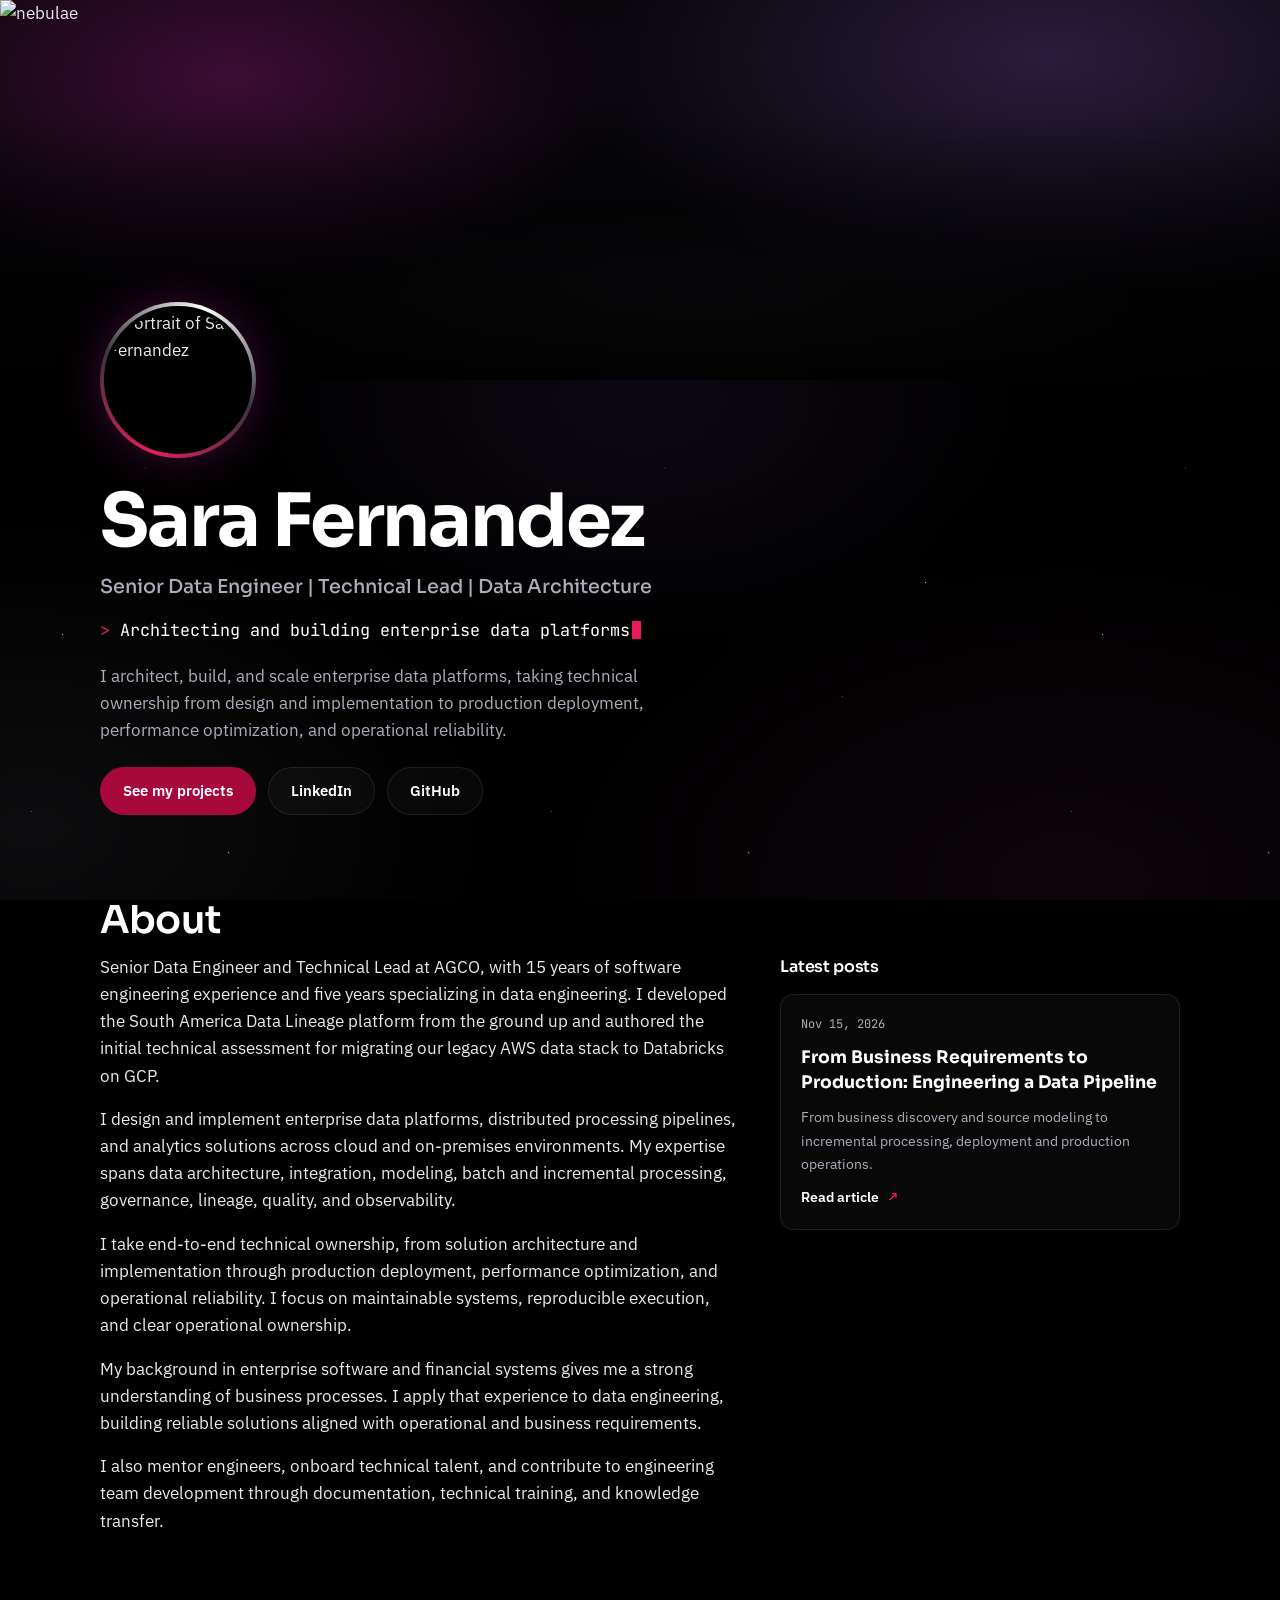
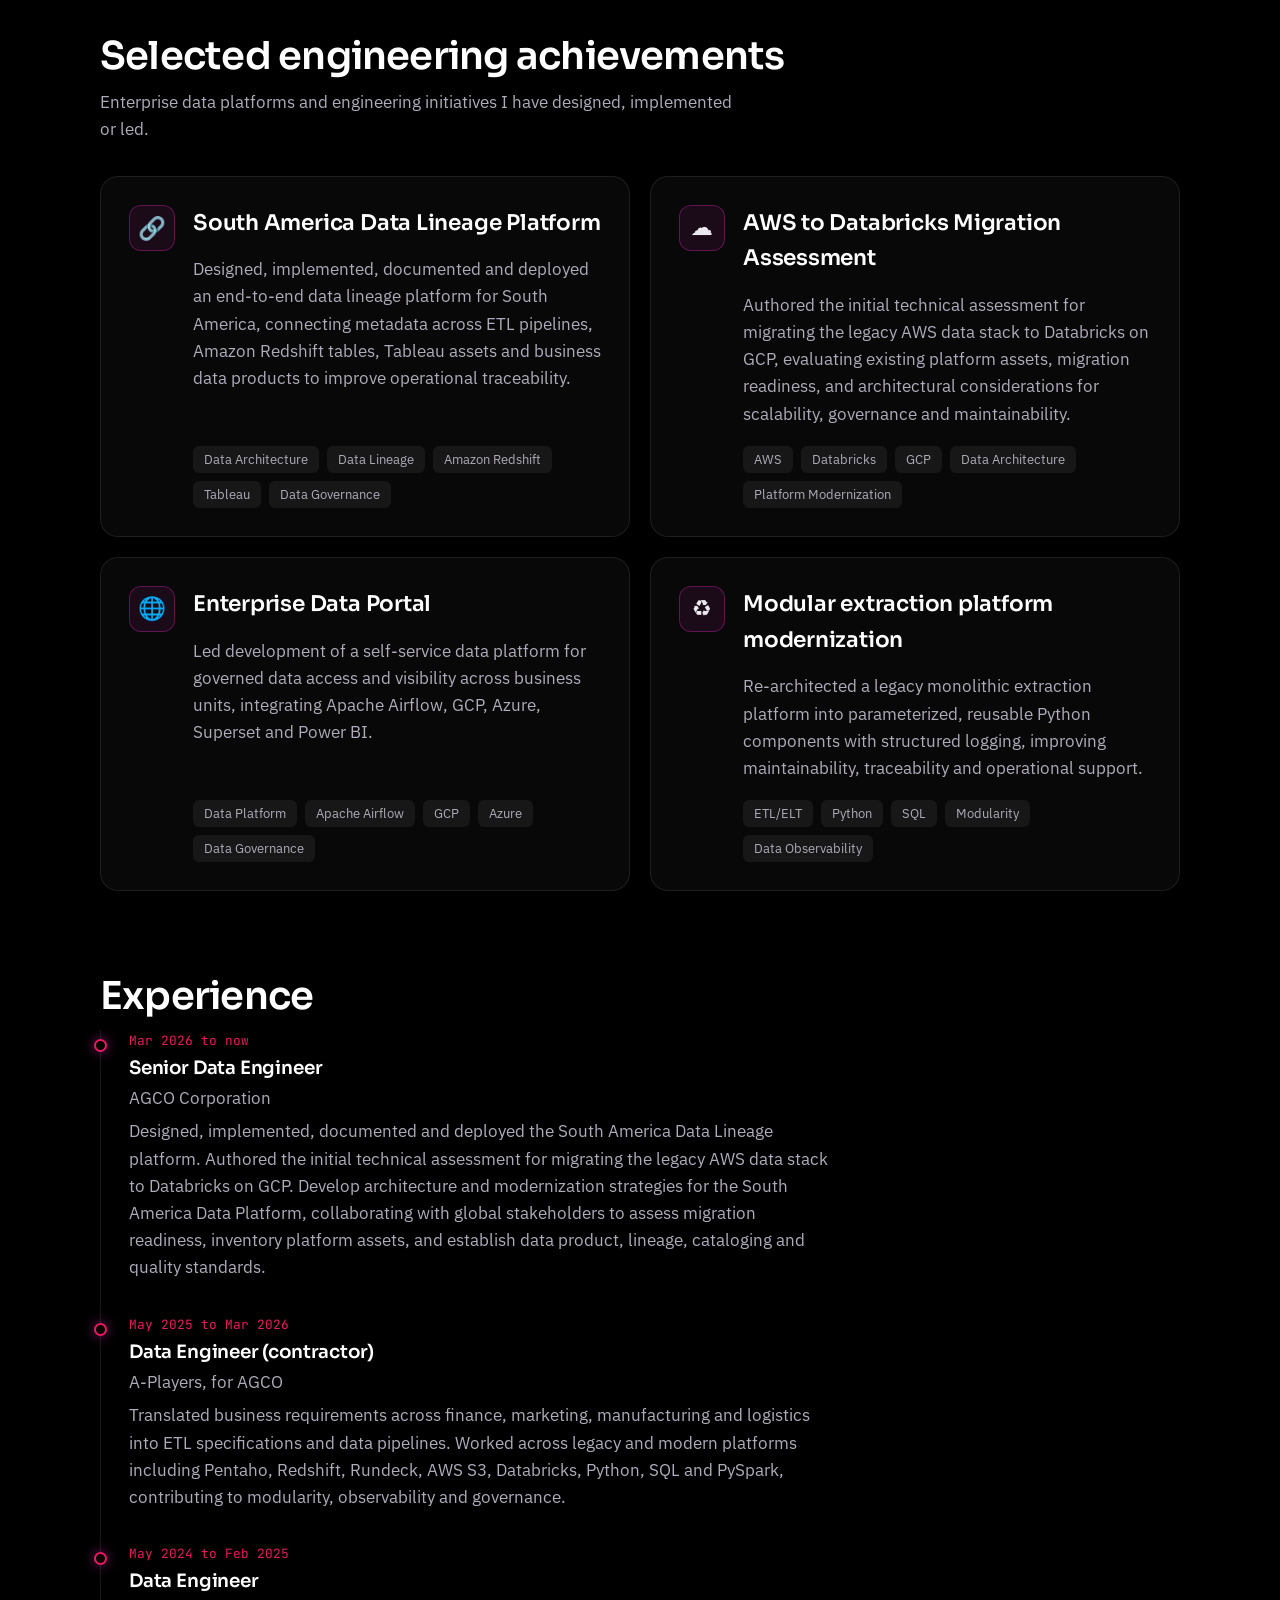
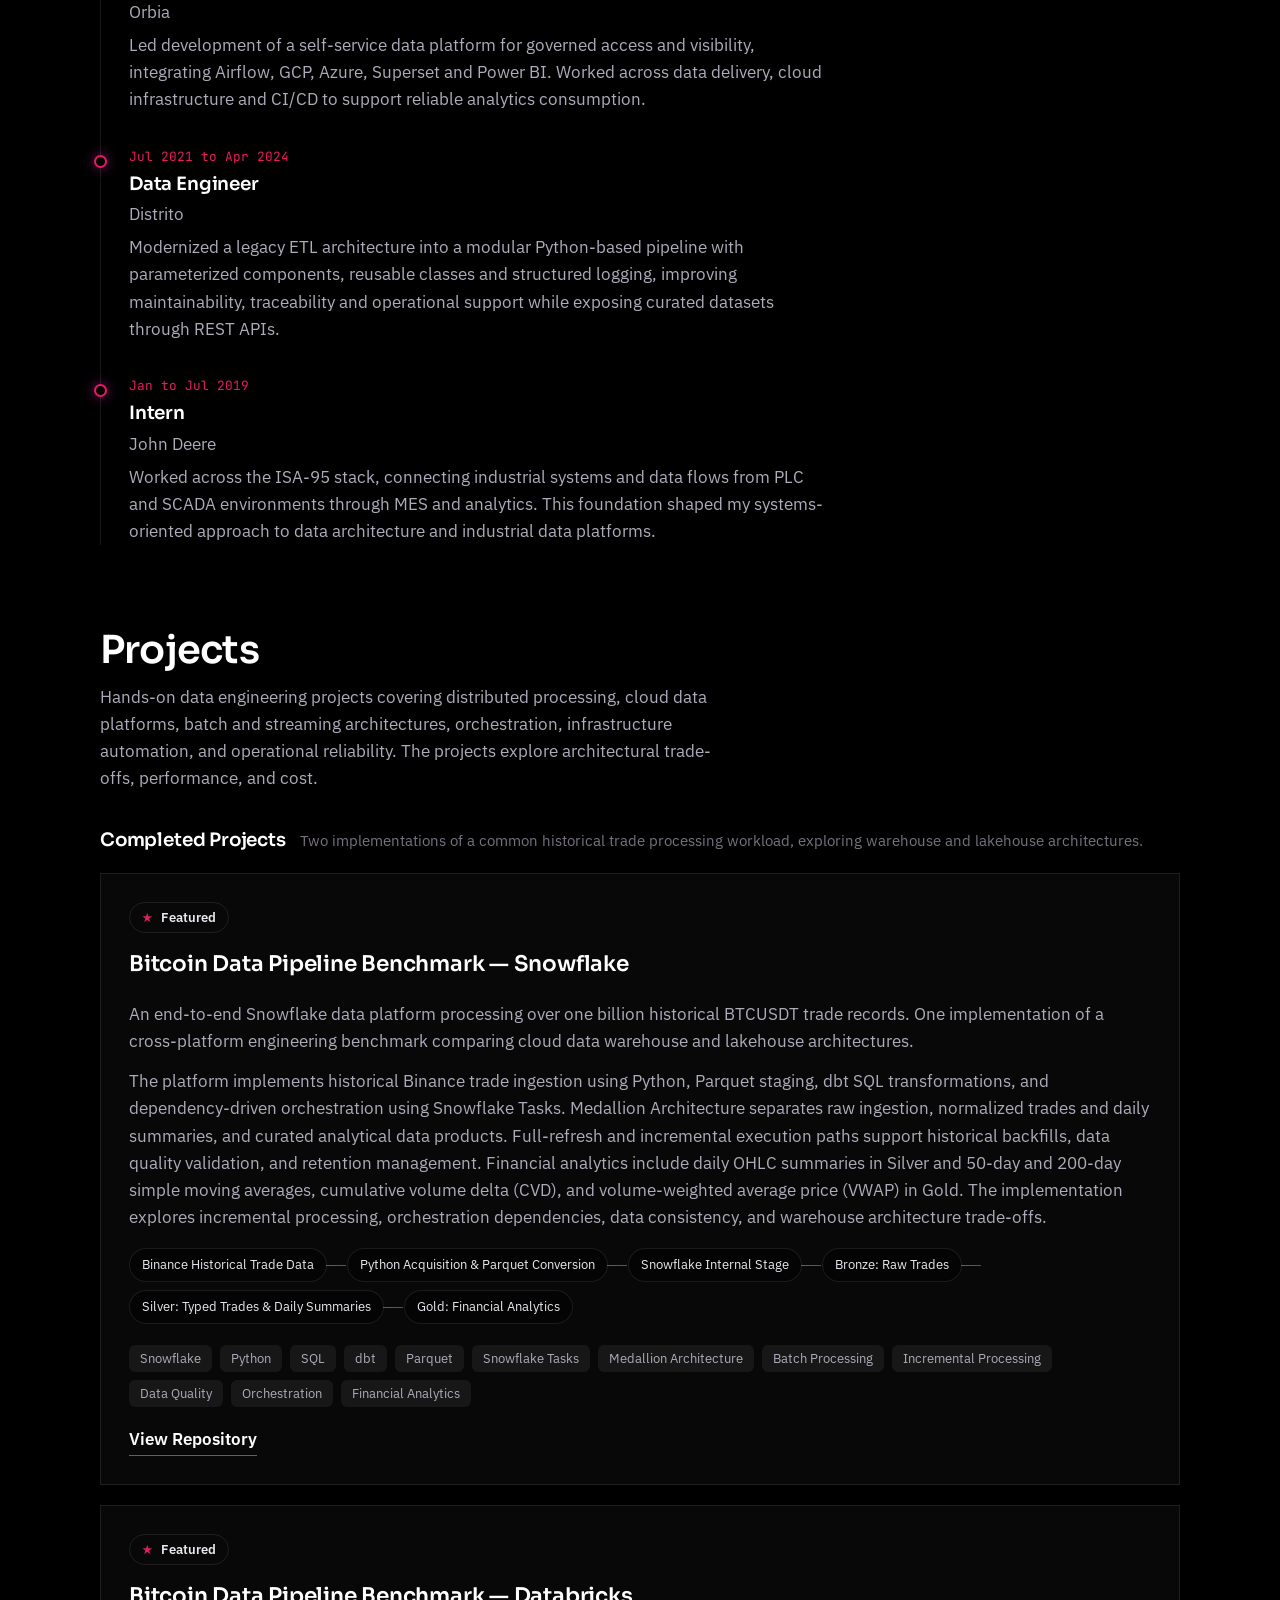
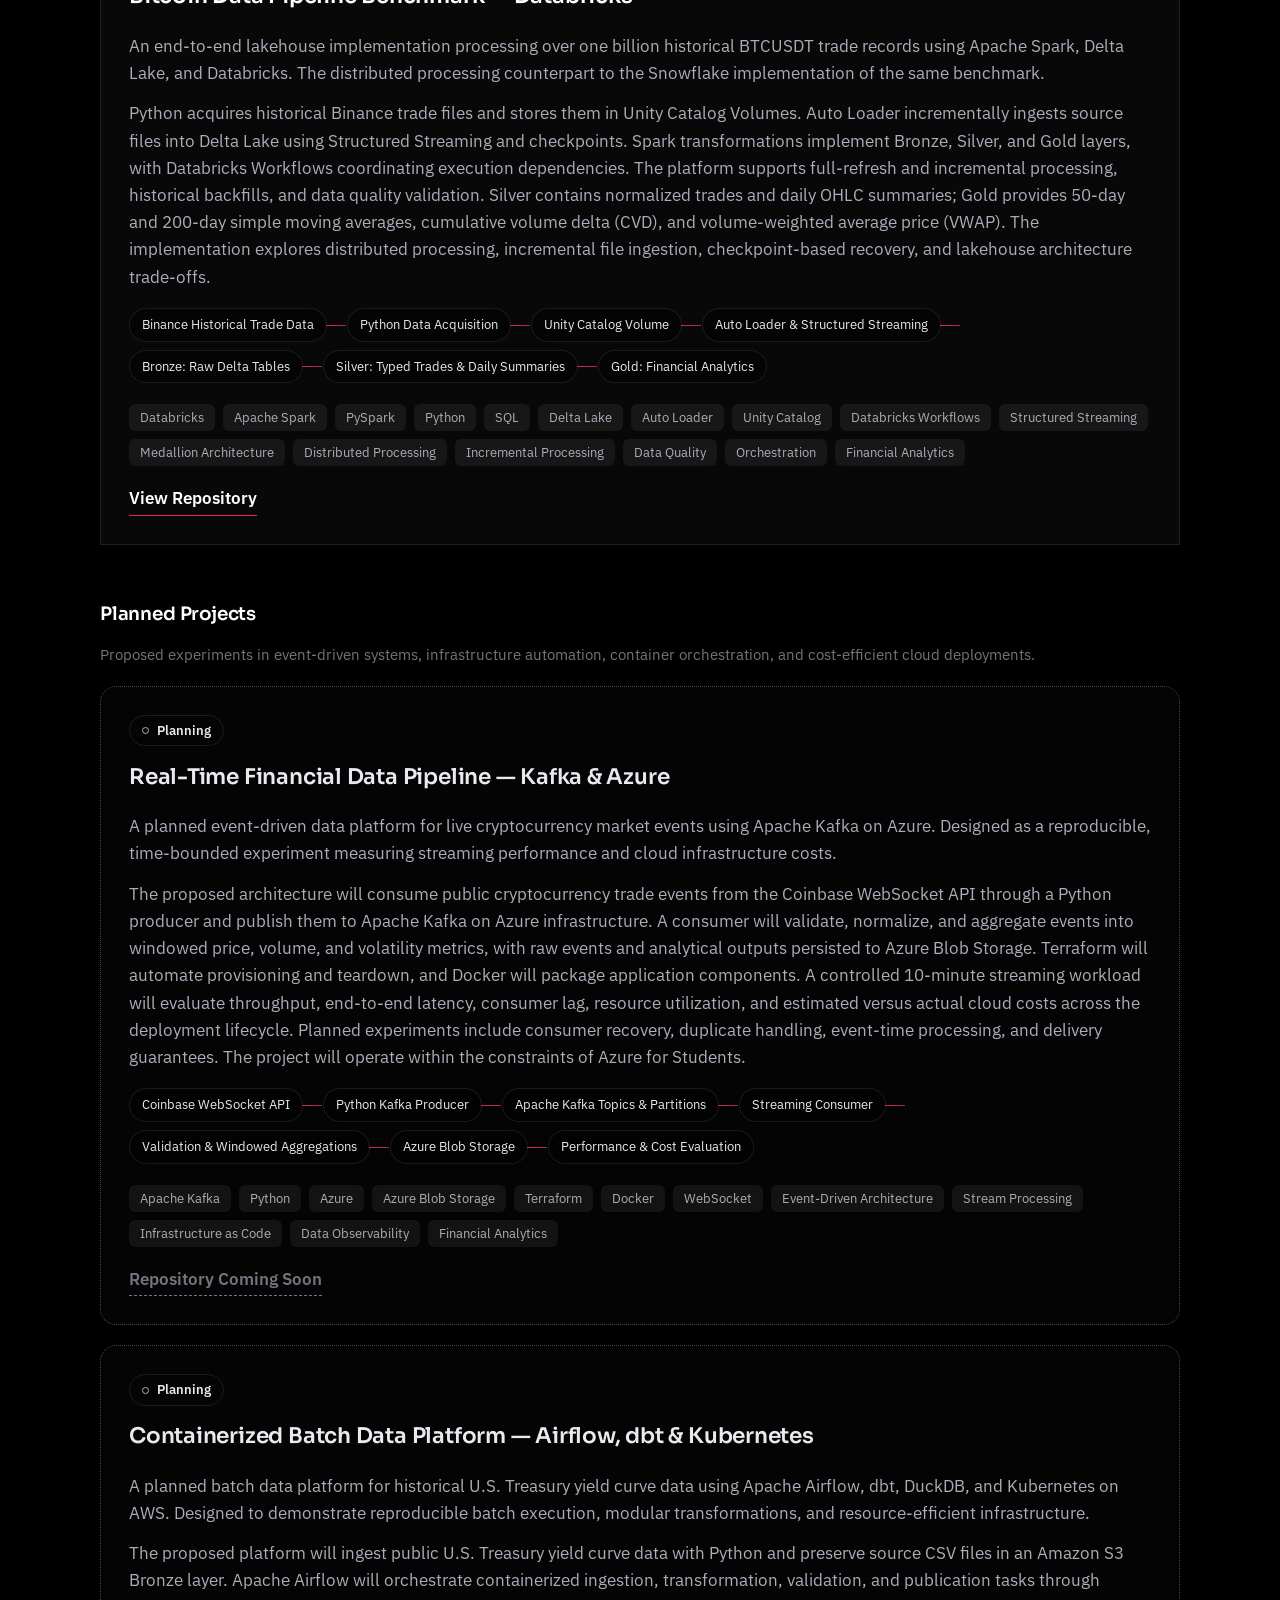
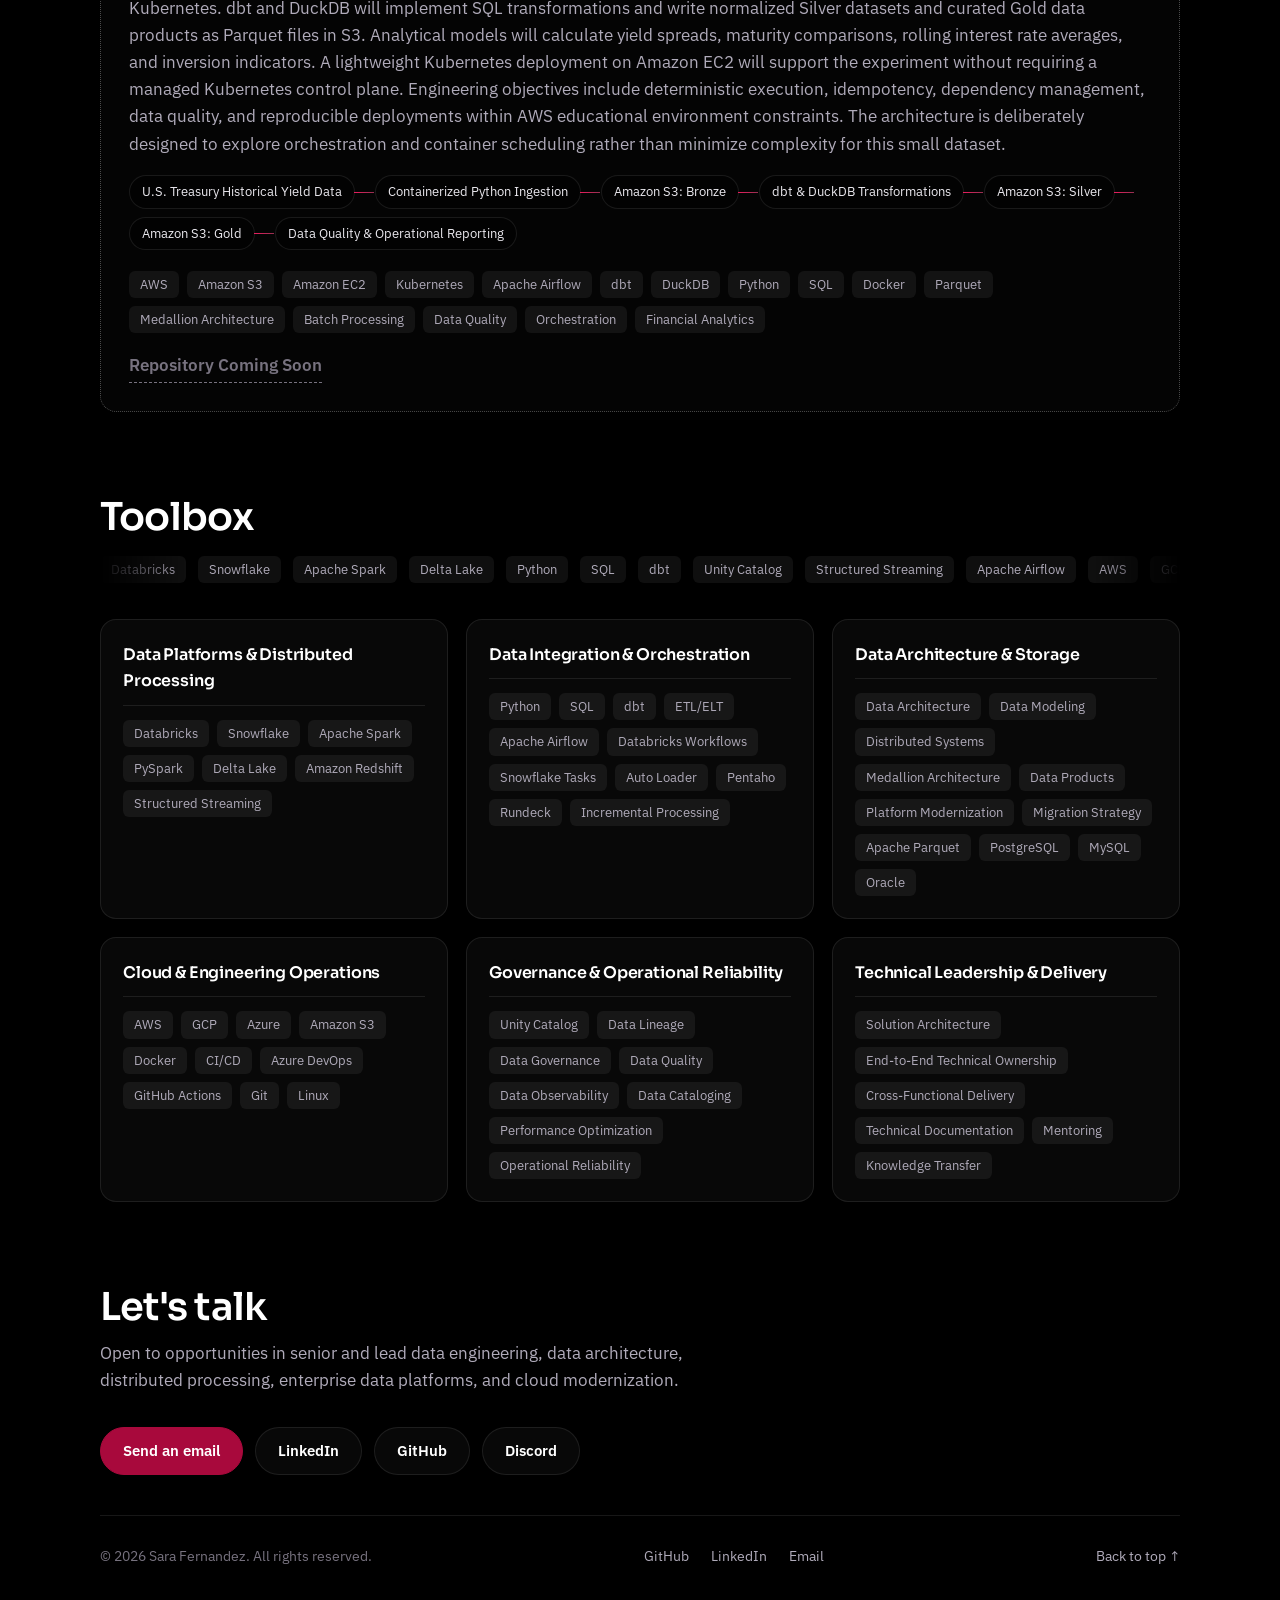
==== commit 18de8f32: "Add initial posts configuration with latest post details" ====
--- a/generator/output/index.html
+++ b/generator/output/index.html
@@ -138,10 +138,6 @@
 
   .about { display: grid; gap: 40px; grid-template-columns: 1.6fr 1fr; align-items: start; }
   .about p { margin: 0 0 16px; max-width: 64ch; }
-  .facts { list-style: none; margin: 0; padding: 0; display: grid; gap: 12px; }
-  .facts li { padding: 14px 18px; border: 1px solid var(--line); border-left: 2px solid var(--magenta); border-radius: 12px; background: var(--glass); }
-  .facts b { display: block; color: var(--white); font-weight: 600; }
-  .facts span { color: var(--text-dim); font-size: .92rem; }
 
   /* ---------- Cards ---------- */
   .grid { display: grid; gap: 20px; }
@@ -155,14 +151,33 @@
   .card p { margin: 0; color: var(--text-dim); }
 
   /* featured = finished */
-  .card.featured { border-radius: 26px; padding: 34px; }
-  .card.featured::before {
-    content: ""; position: absolute; inset: 0; border-radius: inherit; padding: 1px; pointer-events: none;
-    background: linear-gradient(140deg, rgba(255,43,214,.75), rgba(255,255,255,.08) 45%, rgba(255,43,214,.35));
-    -webkit-mask: linear-gradient(#000 0 0) content-box, linear-gradient(#000 0 0);
-    -webkit-mask-composite: xor; mask-composite: exclude;
-  }
-  .card.featured:hover { box-shadow: 0 0 60px rgba(255, 43, 214, .12); }
+.chapter-card.featured {
+    border-radius: 26px;
+    padding: 34px;
+}
+
+.chapter-card.featured::before {
+    content: "";
+    position: absolute;
+    inset: 0;
+    border-radius: inherit;
+    padding: 1px;
+    pointer-events: none;
+    background: linear-gradient(
+        140deg,
+        rgba(157, 157, 157, 0.75),
+        rgba(255,255,255,.08) 45%,
+        rgba(77, 77, 77, 0.35)
+    );
+    -webkit-mask: linear-gradient(#000 0 0) content-box,
+                  linear-gradient(#000 0 0);
+    -webkit-mask-composite: xor;
+    mask-composite: exclude;
+}
+
+.chapter-card.featured:hover {
+    box-shadow: 0 0 60px rgba(255,43,214,.12);
+}
   /* wip = dashed, magenta */
   .card.wip { border-radius: 20px; border: 1px dashed rgba(255, 43, 214, .55); }
   .card.wip:hover { border-color: var(--magenta); }
@@ -243,6 +258,22 @@
 /* Static template helpers */
 #project-groups > .subhead:first-child { margin-top: 0; }
 #footer { margin-top: 40px; }
+
+/* Latest articles beside About; stacks below About on mobile. */
+.latest-posts { min-width: 0; }
+.latest-posts > h3 { font-size: 1rem; margin-bottom: 14px; }
+.post-list { display: grid; gap: 14px; }
+.post-card { display: grid; gap: 10px; padding: 20px; border: 1px solid var(--line);
+  border-radius: 14px; background: var(--glass); color: var(--text); text-decoration: none;
+  overflow-wrap: anywhere; transition: border-color .2s, background .2s; }
+.post-card:hover, .post-card:focus-visible { border-color: var(--magenta);
+  background: rgba(255,255,255,.05); text-decoration: none; }
+.post-card time { font-family: var(--font-mono); font-size: .75rem; color: var(--text-dim); }
+.post-card h4 { font-family: var(--font-display); font-size: 1.08rem;
+  line-height: 1.45; margin: 0; color: var(--white); }
+.about .post-card p { font-size: .9rem; color: var(--text-dim); margin: 0; }
+.post-cta { font-size: .85rem; font-weight: 600; color: var(--white); }
+.post-cta span { color: var(--magenta); margin-left: 5px; }
 
 </style>
 </head>
@@ -271,7 +302,17 @@
     <h2 id="about-title">About</h2>
     <div class="about">
       <div id="about-text"><p>Senior Data Engineer and Technical Lead at AGCO, with 15 years of software engineering experience and five years specializing in data engineering. I developed the South America Data Lineage platform from the ground up and authored the initial technical assessment for migrating our legacy AWS data stack to Databricks on GCP.</p><p>I design and implement enterprise data platforms, distributed processing pipelines, and analytics solutions across cloud and on-premises environments. My expertise spans data architecture, integration, modeling, batch and incremental processing, governance, lineage, quality, and observability.</p><p>I take end-to-end technical ownership, from solution architecture and implementation through production deployment, performance optimization, and operational reliability. I focus on maintainable systems, reproducible execution, and clear operational ownership.</p><p>My background in enterprise software and financial systems gives me a strong understanding of business processes. I apply that experience to data engineering, building reliable solutions aligned with operational and business requirements.</p><p>I also mentor engineers, onboard technical talent, and contribute to engineering team development through documentation, technical training, and knowledge transfer.</p></div>
-      <ul class="facts" id="facts"><li><b>Data Architecture</b><span>Enterprise data platforms, distributed systems, cloud architecture, data modeling, platform modernization and migration</span></li><li><b>Data Engineering</b><span>Databricks, Snowflake, Apache Spark, Delta Lake, Python, SQL, dbt, ETL/ELT, batch and incremental processing</span></li><li><b>Reliability &amp; Performance</b><span>Performance optimization, data quality, observability, data lineage, governance and operational reliability</span></li><li><b>Technical Leadership</b><span>End-to-end technical ownership, solution design, engineering execution, cross-functional delivery and mentoring</span></li></ul>
+      <aside class="latest-posts" id="posts" aria-labelledby="posts-title">
+        <h3 id="posts-title">Latest posts</h3>
+        <div class="post-list">
+          <a class="post-card" href="posts/data-pipeline-engineering/index.html">
+            <time datetime="2026-11-15">Nov 15, 2026</time>
+            <h4>From Business Requirements to Production: Engineering a Data Pipeline</h4>
+            <p>From business discovery and source modeling to incremental processing, deployment and production operations.</p>
+            <span class="post-cta">Read article <span aria-hidden="true">↗</span></span>
+          </a>
+        </div>
+      </aside>
     </div>
   </section>
   <section id="highlights" aria-labelledby="hl-title">
@@ -311,7 +352,7 @@
           <span class="pill star">Featured</span>
           <h3>Bitcoin Data Pipeline Benchmark — Snowflake</h3>
           <p>An end-to-end Snowflake data platform processing over one billion historical BTCUSDT trade records. One implementation of a cross-platform engineering benchmark comparing cloud data warehouse and lakehouse architectures.</p>
-<p>The platform implements historical Binance trade ingestion using Python, Parquet staging, dbt SQL transformations, and dependency-driven orchestration using Snowflake Tasks. Medallion Architecture separates raw ingestion, normalized trades and daily summaries, and curated analytical data products. Full-refresh and incremental execution paths support historical backfills, data quality validation, and retention management. Financial analytics include daily OHLC summaries in Silver and 50-day and 200-day simple moving averages, cumulative volume delta (CVD), and volume-weighted average price (VWAP) in Gold. The implementation explores incremental processing, orchestration dependencies, data consistency, and warehouse architecture trade-offs.</p><ol class="flow" aria-label="Pipeline steps"><li>Binance Historical Trade Data</li><li>Python Acquisition &amp; Parquet Conversion</li><li>Snowflake Internal Stage</li><li>Bronze: Raw Trades</li><li>Silver: Typed Trades &amp; Daily Summaries</li><li>Gold: Financial Analytics</li></ol><div class="tags"><img class="badge" src="https://img.shields.io/badge/Snowflake-29B5E8?style=flat-square&amp;logo=snowflake&amp;logoColor=white" alt="Snowflake" loading="lazy" height="22"><img class="badge" src="https://img.shields.io/badge/Python-3776AB?style=flat-square&amp;logo=python&amp;logoColor=white" alt="Python" loading="lazy" height="22"><img class="badge" src="https://img.shields.io/badge/SQL-4479A1?style=flat-square&amp;logo=&amp;logoColor=white" alt="SQL" loading="lazy" height="22"><img class="badge" src="https://img.shields.io/badge/dbt-FF694B?style=flat-square&amp;logo=dbt&amp;logoColor=white" alt="dbt" loading="lazy" height="22"><img class="badge" src="https://img.shields.io/badge/Parquet-50ABF1?style=flat-square&amp;logo=apacheparquet&amp;logoColor=white" alt="Parquet" loading="lazy" height="22"><img class="badge" src="https://img.shields.io/badge/Snowflake_Tasks-29B5E8?style=flat-square&amp;logo=snowflake&amp;logoColor=white" alt="Snowflake Tasks" loading="lazy" height="22"><img class="badge" src="https://img.shields.io/badge/Medallion_Architecture-475569?style=flat-square&amp;logo=&amp;logoColor=white" alt="Medallion Architecture" loading="lazy" height="22"><img class="badge" src="https://img.shields.io/badge/Batch_Processing-475569?style=flat-square&amp;logo=&amp;logoColor=white" alt="Batch Processing" loading="lazy" height="22"><img class="badge" src="https://img.shields.io/badge/Incremental_Processing-475569?style=flat-square&amp;logo=&amp;logoColor=white" alt="Incremental Processing" loading="lazy" height="22"><img class="badge" src="https://img.shields.io/badge/Data_Quality-475569?style=flat-square&amp;logo=&amp;logoColor=white" alt="Data Quality" loading="lazy" height="22"><img class="badge" src="https://img.shields.io/badge/Orchestration-475569?style=flat-square&amp;logo=&amp;logoColor=white" alt="Orchestration" loading="lazy" height="22"><img class="badge" src="https://img.shields.io/badge/Financial_Analytics-475569?style=flat-square&amp;logo=&amp;logoColor=white" alt="Financial Analytics" loading="lazy" height="22"></div><a class="card-link" href="https://github.com/saradfrz/bitcoin-pipeline-benchmark-snowflake" target="_blank" rel="noopener">View Repository</a>        </article>
+<p>The platform implements historical Binance trade ingestion using Python, Parquet staging, dbt SQL transformations, and dependency-driven orchestration using Snowflake Tasks. Medallion Architecture separates raw ingestion, normalized trades and daily summaries, and curated analytical data products. Full-refresh and incremental execution paths support historical backfills, data quality validation, and retention management. Financial analytics include daily OHLC summaries in Silver and 50-day and 200-day simple moving averages, cumulative volume delta (CVD), and volume-weighted average price (VWAP) in Gold. The implementation explores incremental processing, orchestration dependencies, data consistency, and warehouse architecture trade-offs.</p><ol class="flow" aria-label="Pipeline steps"><li>Binance Historical Trade Data</li><li>Python Acquisition &amp; Parquet Conversion</li><li>Snowflake Internal Stage</li><li>Bronze: Raw Trades</li><li>Silver: Typed Trades &amp; Daily Summaries</li><li>Gold: Financial Analytics</li></ol><div class="tags"><img class="badge" src="https://img.shields.io/badge/Snowflake-29B5E8?style=flat-square&amp;logo=snowflake&amp;logoColor=white" alt="Snowflake" loading="lazy" height="22"><img class="badge" src="https://img.shields.io/badge/Python-3776AB?style=flat-square&amp;logo=python&amp;logoColor=white" alt="Python" loading="lazy" height="22"><img class="badge" src="https://img.shields.io/badge/SQL-4479A1?style=flat-square&amp;logo=&amp;logoColor=white" alt="SQL" loading="lazy" height="22"><img class="badge" src="https://img.shields.io/badge/dbt-FF694B?style=flat-square&amp;logo=dbt&amp;logoColor=white" alt="dbt" loading="lazy" height="22"><img class="badge" src="https://img.shields.io/badge/Parquet-50ABF1?style=flat-square&amp;logo=apacheparquet&amp;logoColor=white" alt="Parquet" loading="lazy" height="22"><img class="badge" src="https://img.shields.io/badge/Snowflake_Tasks-29B5E8?style=flat-square&amp;logo=snowflake&amp;logoColor=white" alt="Snowflake Tasks" loading="lazy" height="22"><img class="badge" src="https://img.shields.io/badge/Medallion_Architecture-475569?style=flat-square&amp;logo=&amp;logoColor=white" alt="Medallion Architecture" loading="lazy" height="22"><img class="badge" src="https://img.shields.io/badge/Batch_Processing-475569?style=flat-square&amp;logo=&amp;logoColor=white" alt="Batch Processing" loading="lazy" height="22"><img class="badge" src="https://img.shields.io/badge/Incremental_Processing-475569?style=flat-square&amp;logo=&amp;logoColor=white" alt="Incremental Processing" loading="lazy" height="22"><img class="badge" src="https://img.shields.io/badge/Data_Quality-475569?style=flat-square&amp;logo=&amp;logoColor=white" alt="Data Quality" loading="lazy" height="22"><img class="badge" src="https://img.shields.io/badge/Orchestration-475569?style=flat-square&amp;logo=&amp;logoColor=white" alt="Orchestration" loading="lazy" height="22"><img class="badge" src="https://img.shields.io/badge/Financial_Analytics-475569?style=flat-square&amp;logo=&amp;logoColor=white" alt="Financial Analytics" loading="lazy" height="22"></div><a class="card-link" href="https://saradfrz.github.io/bitcoin-pipeline-benchmark-snowflake/" target="_blank" rel="noopener">View Repository</a>        </article>
         <article class="card featured">
           <span class="pill star">Featured</span>
           <h3>Bitcoin Data Pipeline Benchmark — Databricks</h3>
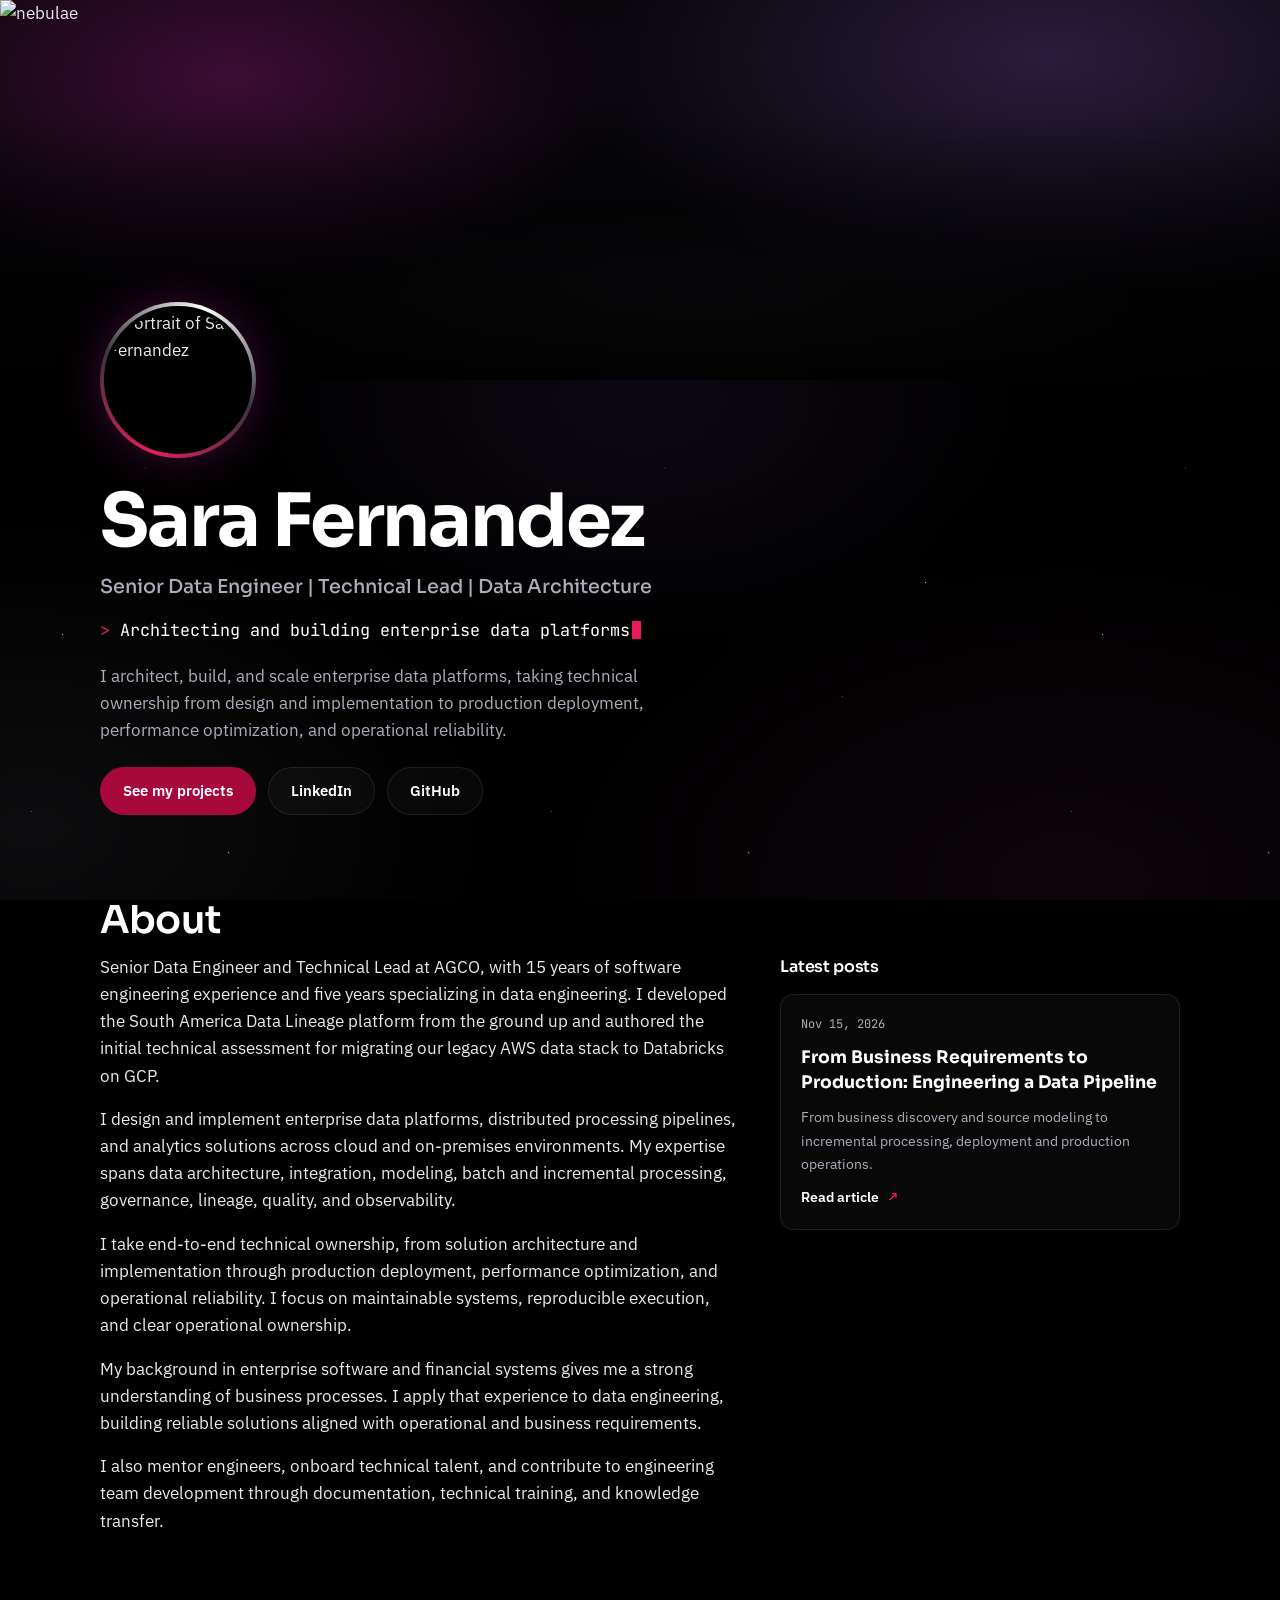
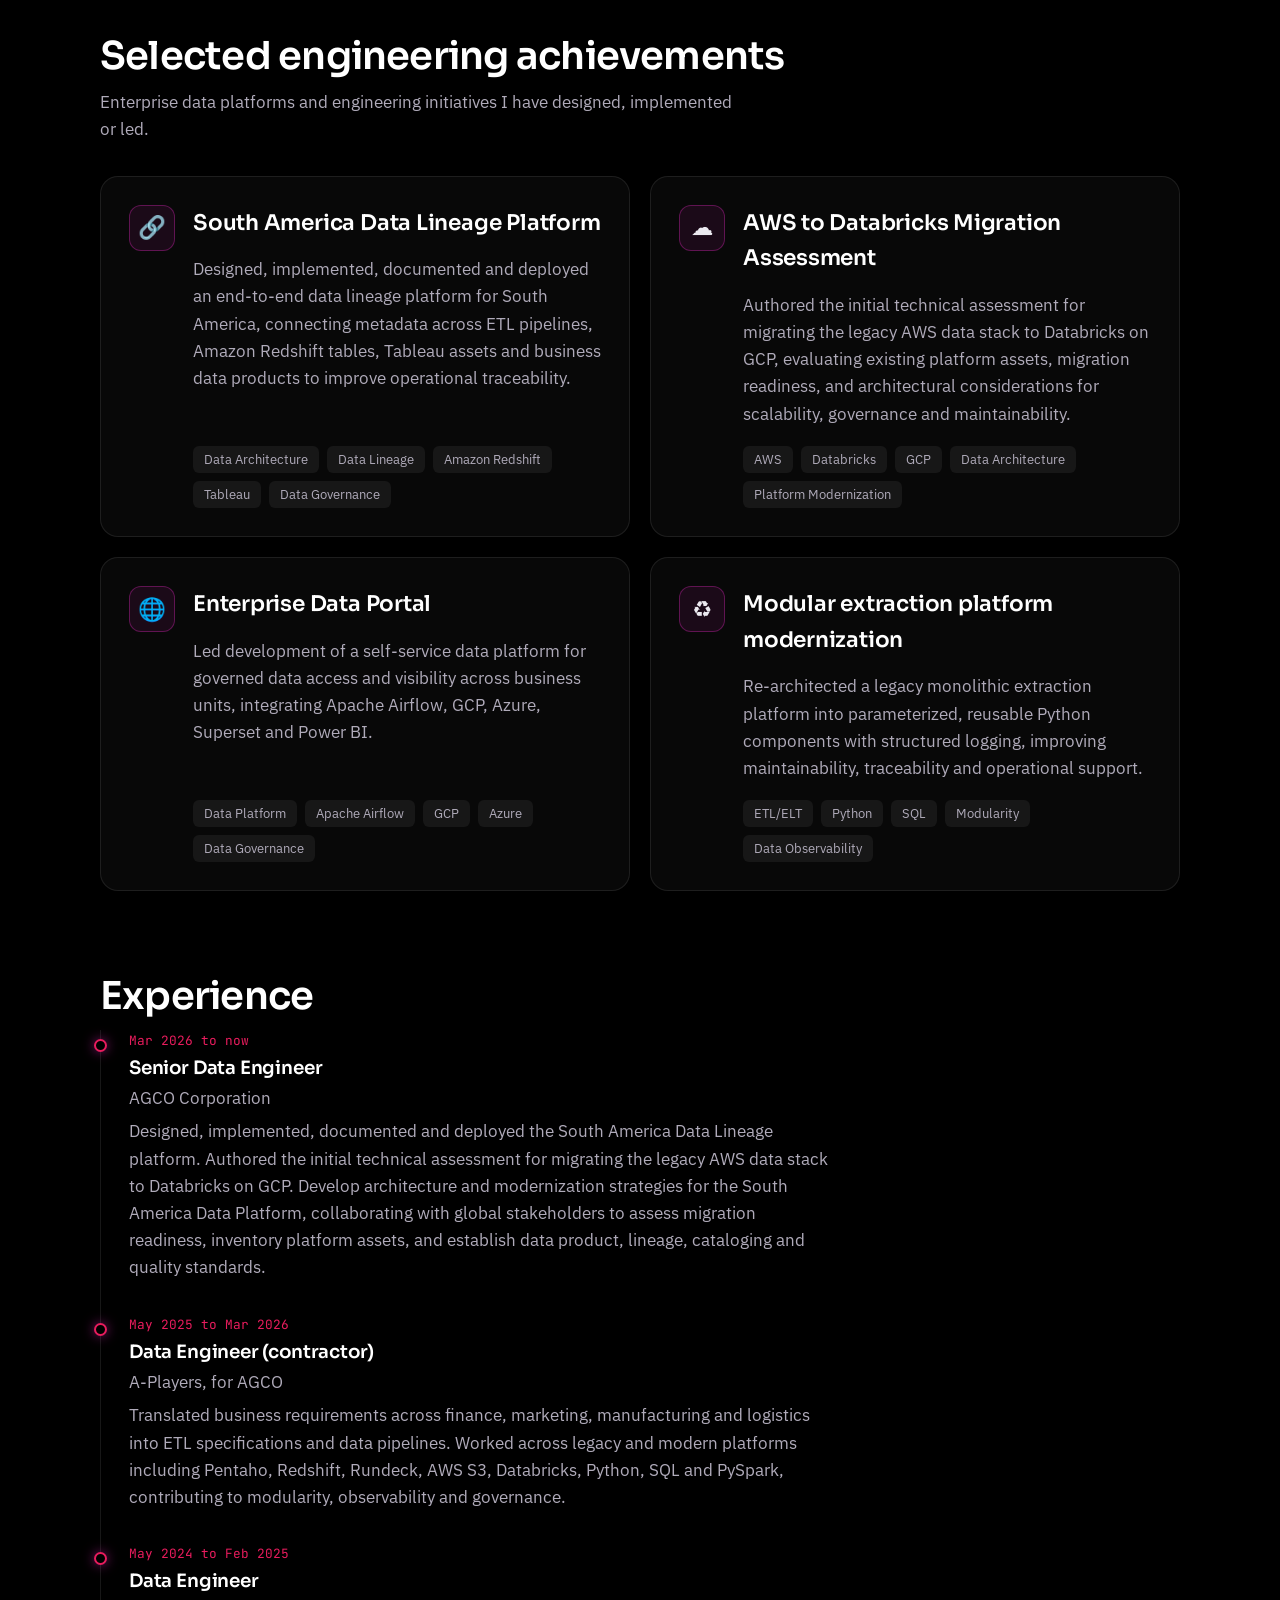
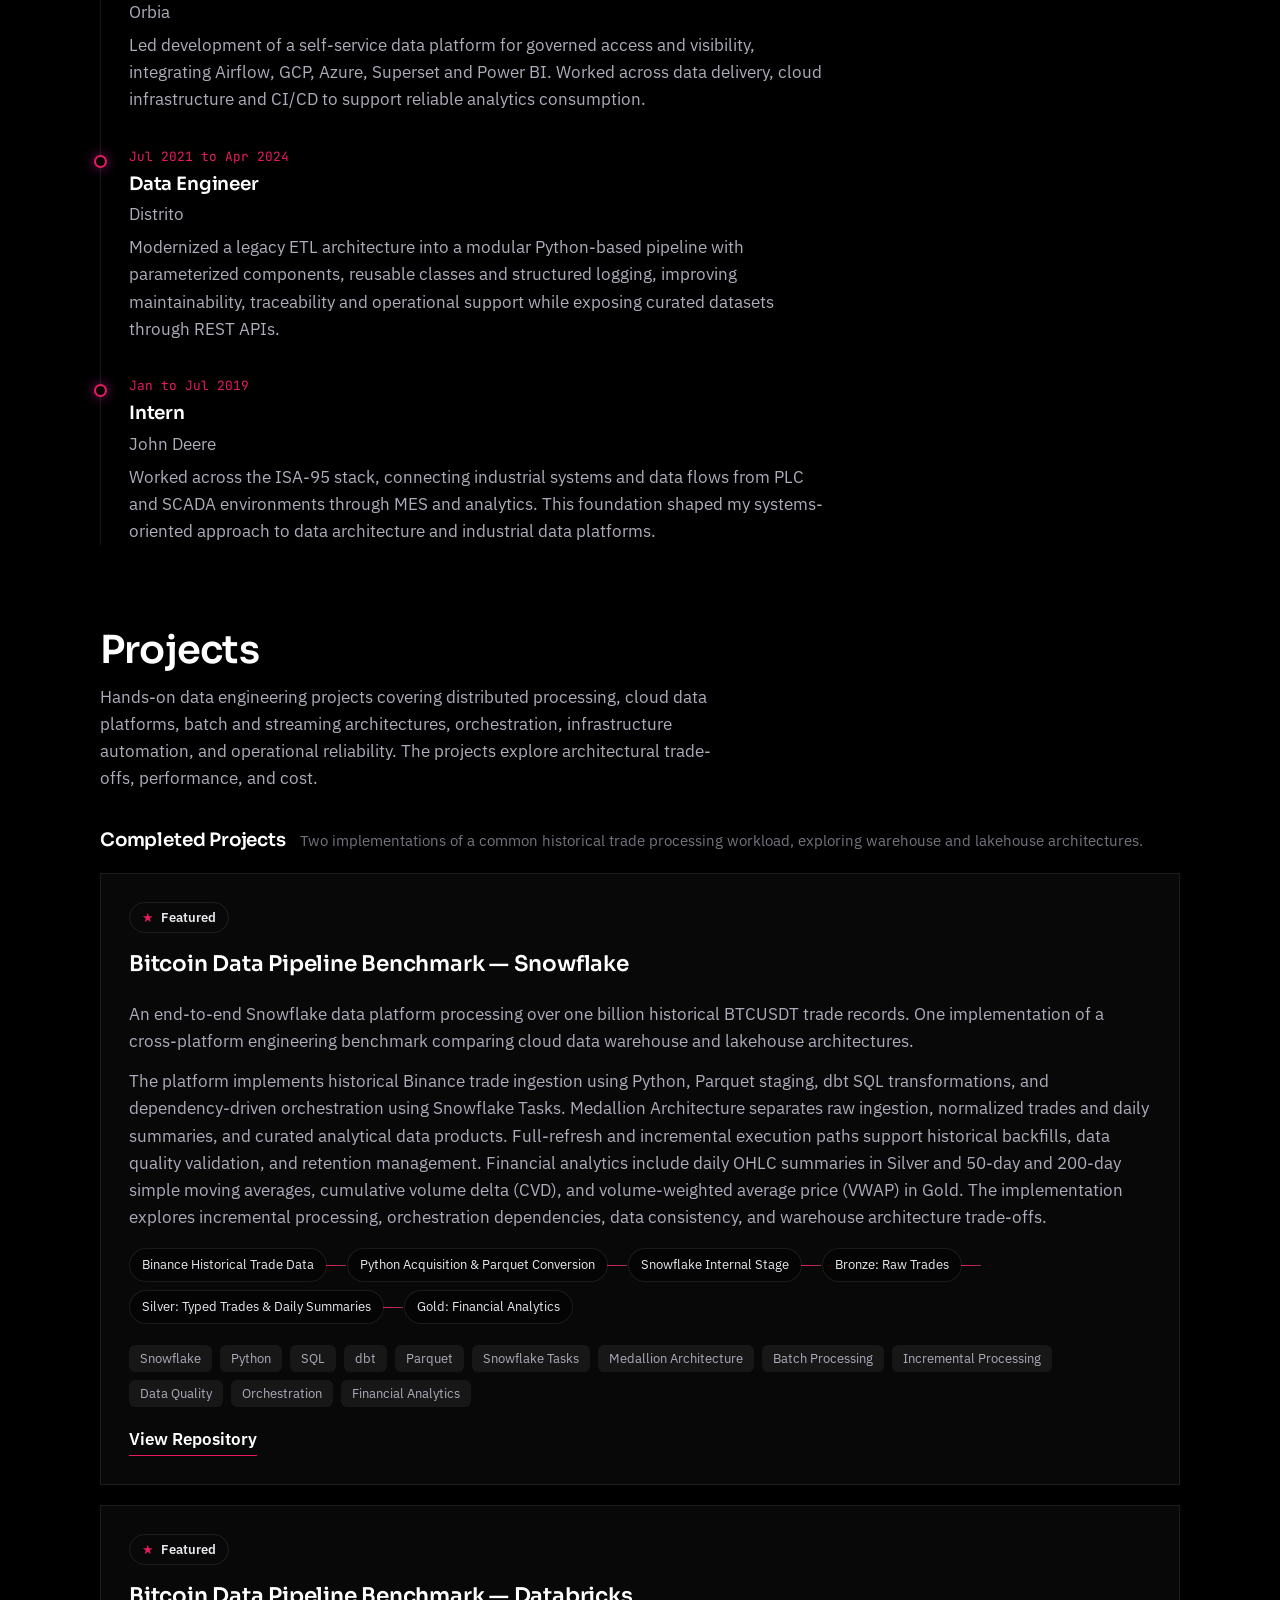
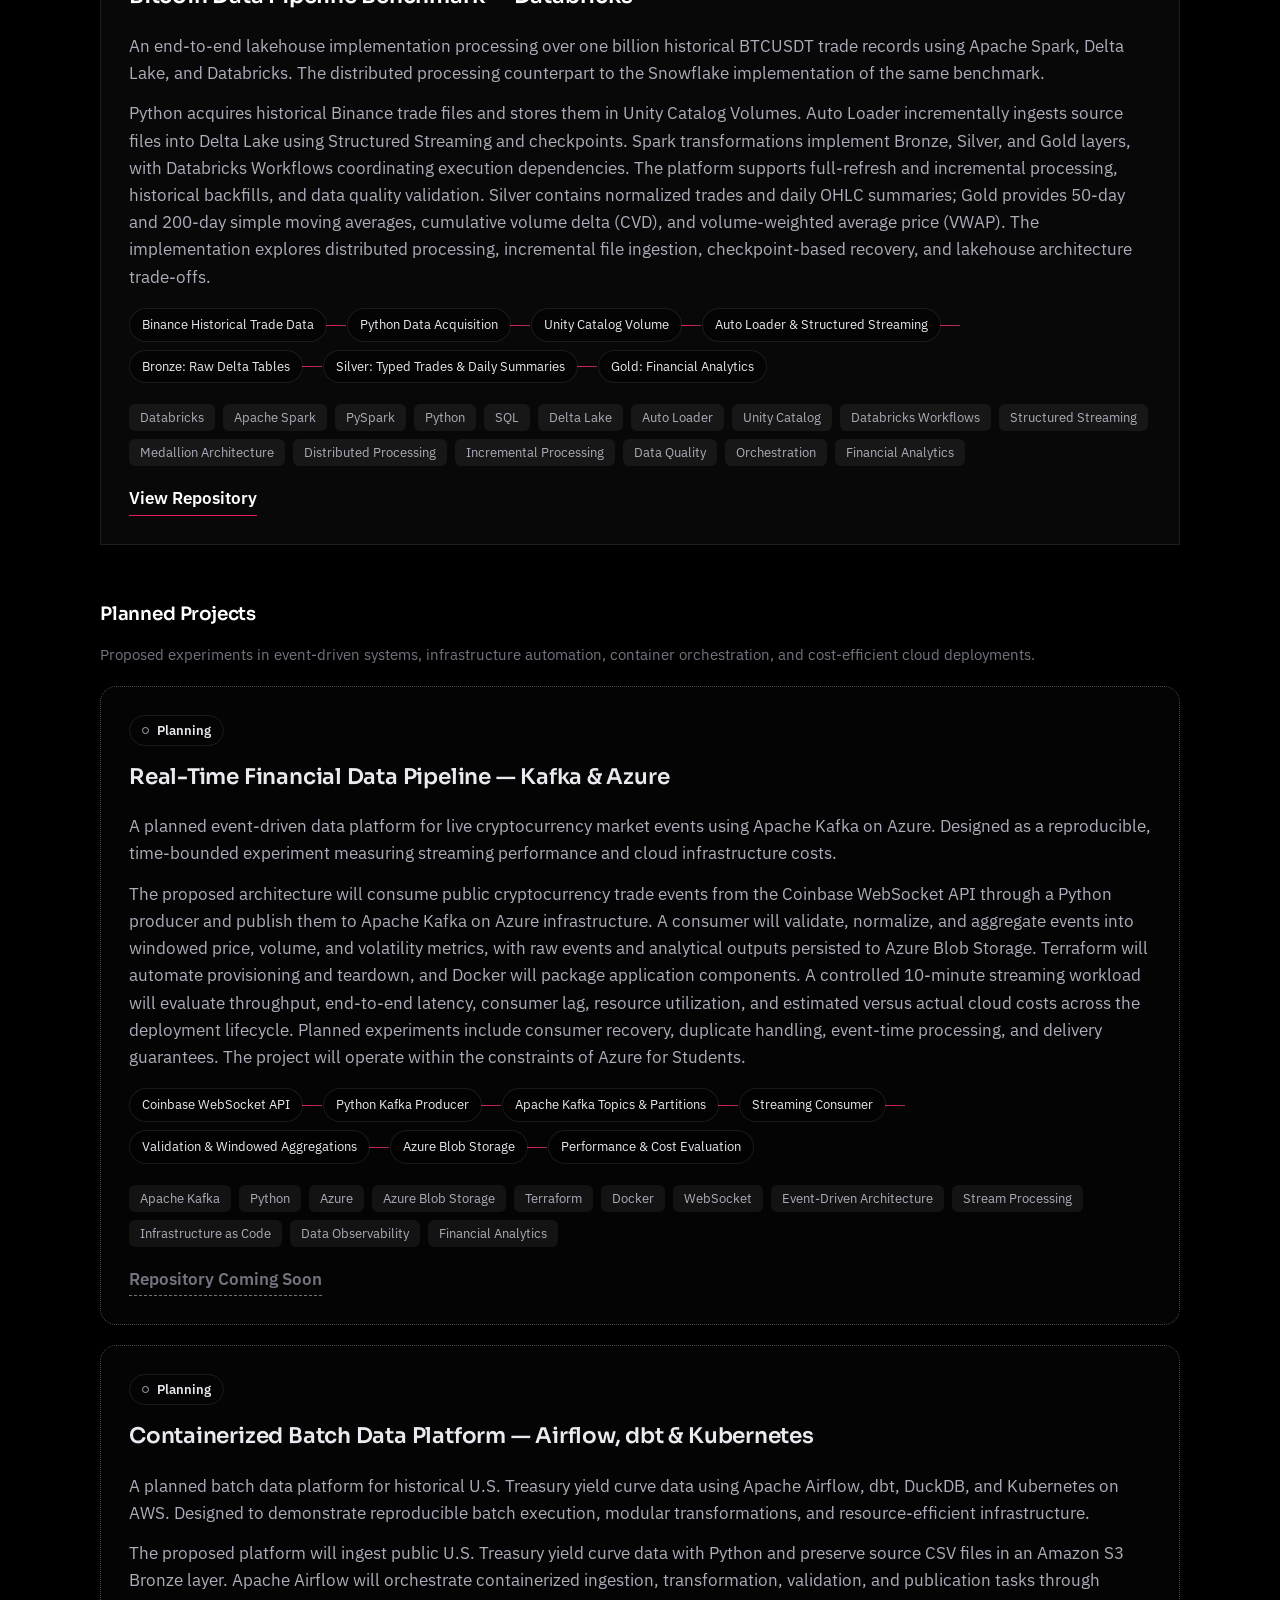
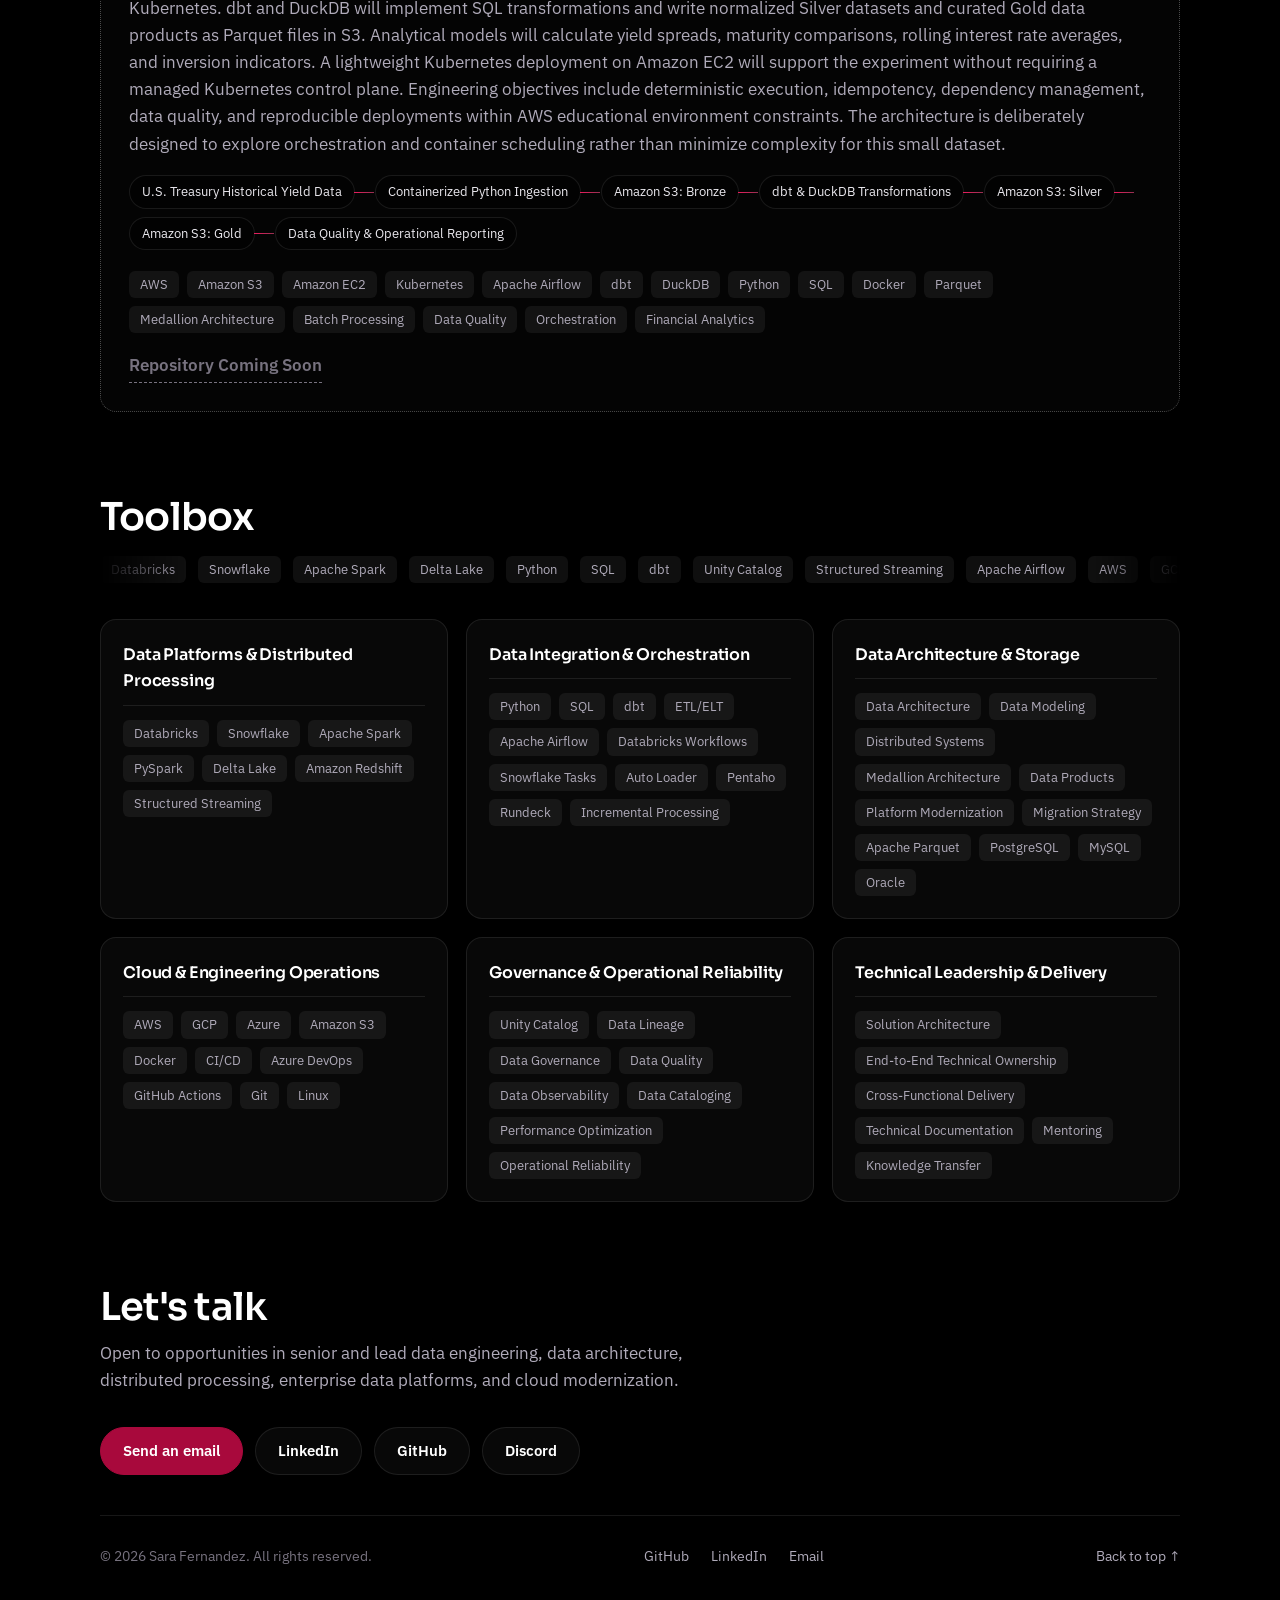
==== commit e6446cb9: "fix: index" ====
--- a/generator/output/index.html
+++ b/generator/output/index.html
@@ -305,7 +305,7 @@
       <aside class="latest-posts" id="posts" aria-labelledby="posts-title">
         <h3 id="posts-title">Latest posts</h3>
         <div class="post-list">
-          <a class="post-card" href="posts/data-pipeline-engineering/index.html">
+          <a class="post-card" href="posts/data-pipeline-engineering.html">
             <time datetime="2026-11-15">Nov 15, 2026</time>
             <h4>From Business Requirements to Production: Engineering a Data Pipeline</h4>
             <p>From business discovery and source modeling to incremental processing, deployment and production operations.</p>
